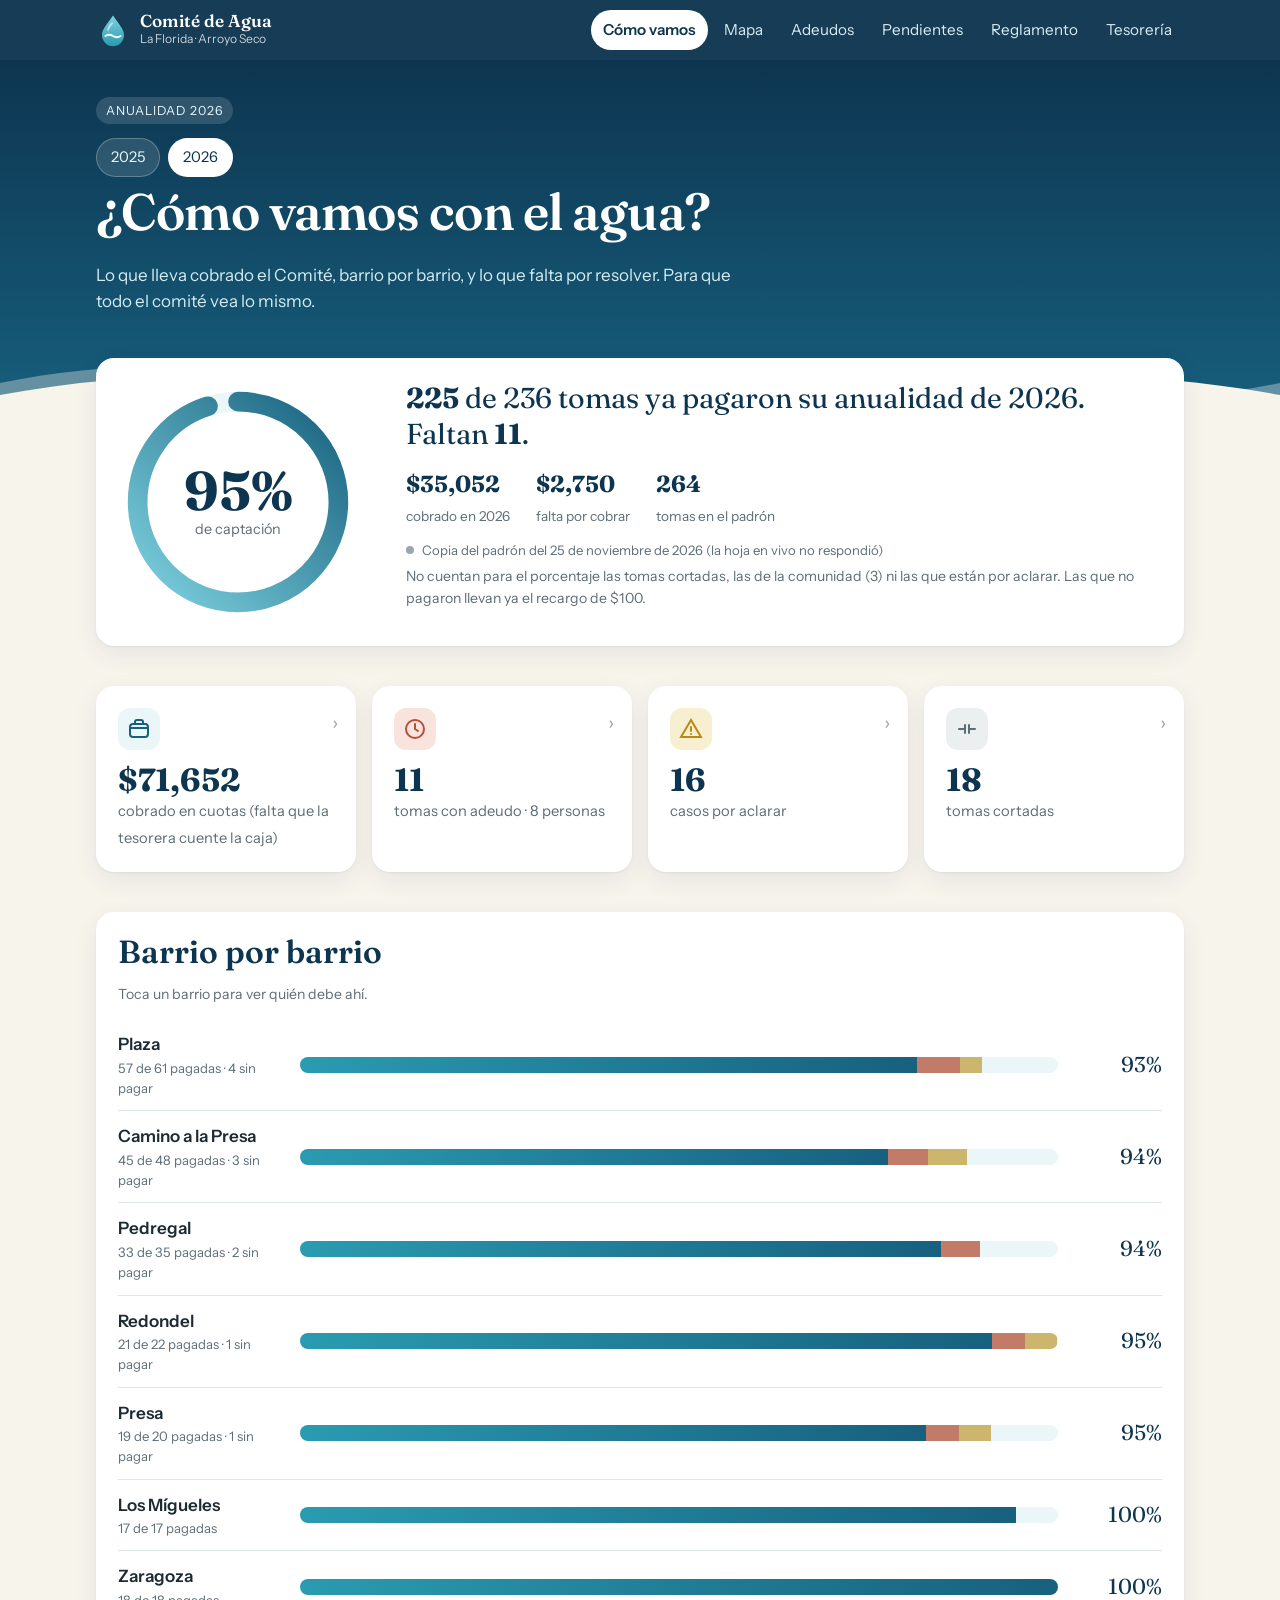
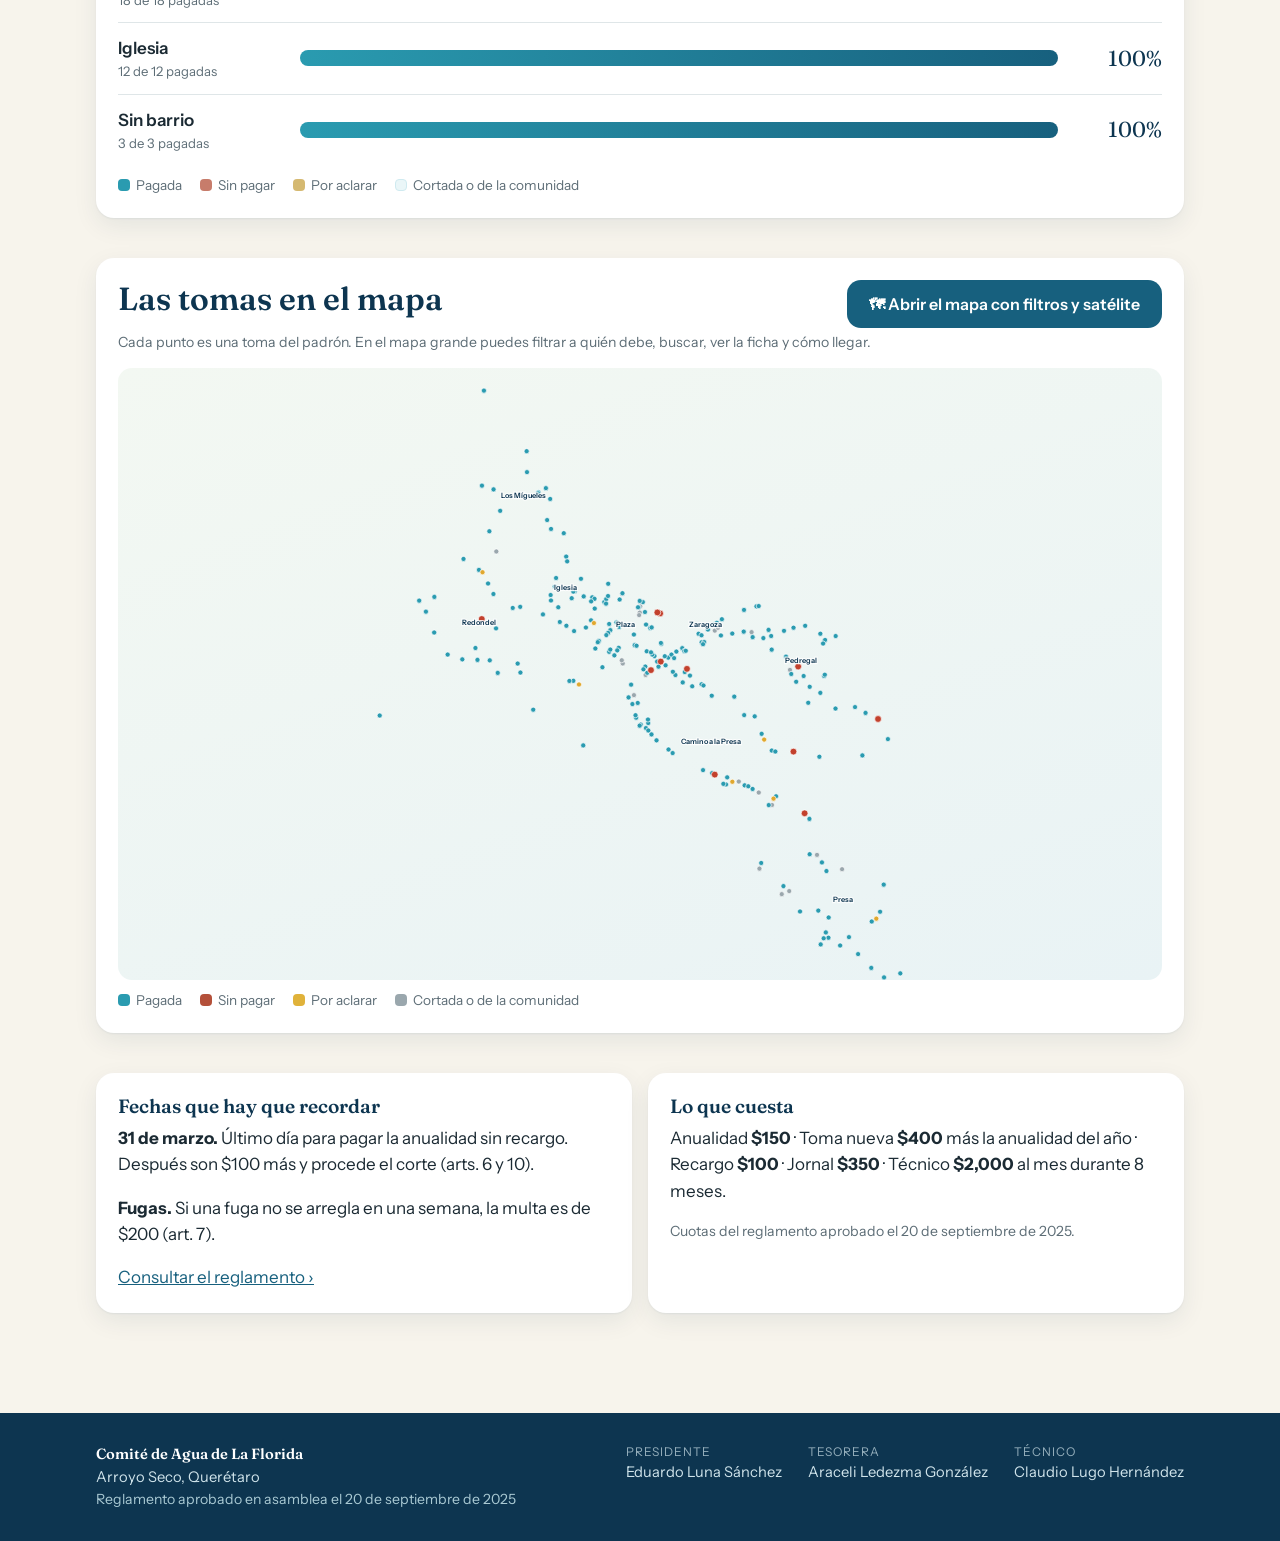
==== index.html @ db073152 "Mapa con satélite, filtros por color, buscador y ficha por toma; la tesorería cobra en el padrón (an" ====
<!doctype html>
<html lang="es">
<head>
<meta charset="utf-8">
<meta name="viewport" content="width=device-width, initial-scale=1">
<title>Agua de La Florida</title>
<meta name="description" content="Cómo va la captación de la anualidad del agua en La Florida, Arroyo Seco: barrios, adeudos, pendientes y caja del Comité.">
<link rel="icon" href="assets/gota.svg" type="image/svg+xml">
<link rel="preconnect" href="https://fonts.googleapis.com">
<link rel="preconnect" href="https://fonts.gstatic.com" crossorigin>
<link href="https://fonts.googleapis.com/css2?family=Fraunces:opsz,wght@9..144,500;9..144,600&family=Instrument+Sans:wght@400;600&display=swap" rel="stylesheet">
<link rel="stylesheet" href="css/estilo.css?v=20261126">
</head>
<body>
<div class="ola-top">
  <div class="dentro">
    <span class="etiqueta" id="et-anio">Anualidad</span>
    <div class="filtros anios-hero" id="anios"></div>
    <h1>¿Cómo vamos con el agua?</h1>
    <p>Lo que lleva cobrado el Comité, barrio por barrio, y lo que falta por resolver. Para que todo el comité vea lo mismo.</p>
  </div>
  <div id="olas"></div>
</div>

<main>
  <section class="sube">
    <div class="tarjeta principal">
      <div class="anillo">
        <svg viewBox="0 0 220 220" aria-hidden="true">
          <defs><linearGradient id="grad-agua" x1="0" y1="0" x2="1" y2="1"><stop offset="0" stop-color="#7fd3e0"/><stop offset="1" stop-color="#17607e"/></linearGradient></defs>
          <circle class="fondo" cx="110" cy="110" r="92"/>
          <circle class="lleno" id="arco" cx="110" cy="110" r="92" stroke-dasharray="578" stroke-dashoffset="578"/>
        </svg>
        <div class="centro"><b id="pct">—</b><span>de captación</span></div>
      </div>
      <div>
        <p class="frase" id="frase">Cargando el padrón…</p>
        <div class="cifras">
          <div><b class="num" id="c-cobrado">—</b><span id="c-cobrado-l">cobrado este año</span></div>
          <div><b class="num" id="c-falta">—</b><span>falta por cobrar</span></div>
          <div><b class="num" id="c-tomas">—</b><span>tomas en el padrón</span></div>
        </div>
        <div id="fuente"></div>
      </div>
    </div>
  </section>

  <section>
    <div class="rejilla r4">
      <a class="tarjeta dato t-caja" href="tesoreria.html#caja">
        <div class="ic"><svg viewBox="0 0 24 24" fill="none" stroke="currentColor" stroke-width="2" stroke-linecap="round"><rect x="3" y="7" width="18" height="13" rx="3"/><path d="M3 11h18M8 7V5a2 2 0 0 1 2-2h4a2 2 0 0 1 2 2v2"/></svg></div>
        <b class="num" id="d-caja">—</b><span id="d-caja-l">en caja</span><span class="ir">›</span>
      </a>
      <a class="tarjeta dato t-debe" href="adeudos.html">
        <div class="ic"><svg viewBox="0 0 24 24" fill="none" stroke="currentColor" stroke-width="2" stroke-linecap="round"><circle cx="12" cy="12" r="9"/><path d="M12 7v5l3 2"/></svg></div>
        <b class="num" id="d-debe">—</b><span id="d-debe-l">tomas sin pagar</span><span class="ir">›</span>
      </a>
      <a class="tarjeta dato t-pend" href="pendientes.html">
        <div class="ic"><svg viewBox="0 0 24 24" fill="none" stroke="currentColor" stroke-width="2" stroke-linecap="round"><path d="M12 3 2 20h20L12 3z"/><path d="M12 10v4M12 17h.01"/></svg></div>
        <b class="num" id="d-pend">—</b><span>casos por aclarar</span><span class="ir">›</span>
      </a>
      <a class="tarjeta dato t-corte" href="pendientes.html#cortadas">
        <div class="ic"><svg viewBox="0 0 24 24" fill="none" stroke="currentColor" stroke-width="2" stroke-linecap="round"><path d="M4 12h6M14 12h6M10 8v8M14 8v8"/></svg></div>
        <b class="num" id="d-corte">—</b><span>tomas cortadas</span><span class="ir">›</span>
      </a>
    </div>
  </section>

  <section>
    <div class="tarjeta">
      <h2>Barrio por barrio</h2>
      <p class="chico">Toca un barrio para ver quién debe ahí.</p>
      <div id="barrios"></div>
      <div class="leyenda">
        <span><i style="background:#2a9bb0"></i>Pagada</span>
        <span><i style="background:#b4503a;opacity:.75"></i>Sin pagar</span>
        <span><i style="background:#b98a12;opacity:.6"></i>Por aclarar</span>
        <span><i style="background:#eaf6f8;border:1px solid #cfeaf0"></i>Cortada o de la comunidad</span>
      </div>
    </div>
  </section>

  <section>
    <div class="tarjeta">
      <div class="resumen-linea" style="margin-bottom:4px"><h2 style="margin:0">Las tomas en el mapa</h2>
        <a class="boton" style="margin-left:auto" href="mapa.html">🗺 Abrir el mapa con filtros y satélite</a></div>
      <p class="chico">Cada punto es una toma del padrón. En el mapa grande puedes filtrar a quién debe, buscar, ver la ficha y cómo llegar.</p>
      <div class="mapa-caja" id="mapa"><div class="globo" id="globo"></div></div>
      <div class="leyenda">
        <span><i style="background:#2a9bb0"></i>Pagada</span>
        <span><i style="background:#b4503a"></i>Sin pagar</span>
        <span><i style="background:#e0b23a"></i>Por aclarar</span>
        <span><i style="background:#9aa7ad"></i>Cortada o de la comunidad</span>
      </div>
    </div>
  </section>

  <section>
    <div class="rejilla r2">
      <div class="tarjeta">
        <h3>Fechas que hay que recordar</h3>
        <p><b>31 de marzo.</b> Último día para pagar la anualidad sin recargo. Después son $100 más y procede el corte (arts. 6 y 10).</p>
        <p><b>Fugas.</b> Si una fuga no se arregla en una semana, la multa es de $200 (art. 7).</p>
        <p style="margin:0"><a href="reglamento.html">Consultar el reglamento ›</a></p>
      </div>
      <div class="tarjeta">
        <h3>Lo que cuesta</h3>
        <p>Anualidad <b>$150</b> · Toma nueva <b>$400</b> más la anualidad del año · Recargo <b>$100</b> · Jornal <b>$350</b> · Técnico <b>$2,000</b> al mes durante 8 meses.</p>
        <p class="chico" style="margin:0">Cuotas del reglamento aprobado el 20 de septiembre de 2025.</p>
      </div>
    </div>
  </section>
</main>

<script src="js/config.js?v=20261126"></script>
<script src="js/padron-copia.js?v=20261126"></script>
<script src="js/agua.js?v=20261126"></script>
<script>
(async function () {
  const A = window.AGUA;
  A.pintarMarco('index.html');
  document.getElementById('olas').outerHTML = A.OLAS;
  const pedido = new URLSearchParams(location.search).get('anio');
  const datos = await A.cargar({ anio: pedido });
  const P = datos.padron, T = P.tot;
  document.getElementById('anios').innerHTML = P.anios.map((a) => '<a class="chip" aria-pressed="' + (a.anio === P.actual) + '" href="?anio=' + a.anio + '">' + a.anio + '</a>').join('');
  const $ = (id) => document.getElementById(id);

  $('et-anio').textContent = 'Anualidad ' + P.actual;
  $('pct').textContent = T.pct + '%';
  requestAnimationFrame(() => setTimeout(() => { $('arco').style.strokeDashoffset = 578 * (1 - T.pct / 100); }, 80));
  $('frase').innerHTML = '<b>' + T.alCorriente + '</b> de ' + T.cobrables + ' tomas ya pagaron su anualidad de ' + P.actual + '.' +
    (T.debe ? ' Faltan <b>' + T.debe + '</b>.' : ' ¡Ya pagaron todas!');
  $('c-cobrado').textContent = A.pesos(T.cobrado);
  $('c-cobrado-l').textContent = 'cobrado en ' + P.actual;
  $('c-falta').textContent = A.pesos(T.porCobrar);
  $('c-tomas').textContent = P.tomas.length;
  $('fuente').innerHTML = A.avisoFuente(datos) +
    '<p class="chico" style="margin-top:6px">No cuentan para el porcentaje las tomas cortadas, las de la comunidad (' + T.exenta + ') ni las que están por aclarar.' +
    (P.vencio ? ' Las que no pagaron llevan ya el recargo de $100.' : '') + '</p>';

  const caja = A.cuentasDeCaja(P, datos.caja);
  $('d-caja').textContent = A.pesos(caja.saldo);
  $('d-caja-l').textContent = caja.corte ? 'en caja' : 'cobrado en cuotas (falta que la tesorera cuente la caja)';
  $('d-debe').textContent = T.conAdeudo;
  $('d-debe-l').textContent = (T.conAdeudo === 1 ? 'toma con adeudo' : 'tomas con adeudo') + ' · ' + P.deudores.length + ' personas';
  $('d-pend').textContent = T.aclarar + T.parcial + P.sueltos.length;
  $('d-corte').textContent = T.cortada;

  // Barrios
  $('barrios').innerHTML = P.barrios.map((b) => {
    const w = (n) => (b.total ? (n / b.total) * 100 : 0).toFixed(1) + '%';
    const pag = b.pagada + b.parcial;
    return '<a class="barrio" href="mapa.html?ver=debe&barrio=' + encodeURIComponent(b.nombre) + '">' +
      '<div class="barrio-n">' + A.esc(b.nombre) + '<small>' + pag + ' de ' + b.cobrables + ' pagadas' + (b.debe ? ' · ' + b.debe + ' sin pagar' : '') + '</small></div>' +
      '<div class="tubo"><i class="p" style="width:' + w(pag) + '"></i><i class="d" style="width:' + w(b.debe) + '"></i><i class="a" style="width:' + w(b.aclarar) + '"></i></div>' +
      '<div class="barrio-pct">' + b.pct + '%</div></a>';
  }).join('');

  // Mapa
  const con = P.tomas.filter((t) => isFinite(t.x) && isFinite(t.y) && t.estado !== 'baja');
  const xs = con.map((t) => t.x), ys = con.map((t) => t.y);
  const minX = Math.min(...xs), maxX = Math.max(...xs), minY = Math.min(...ys), maxY = Math.max(...ys);
  const W = 1000, pad = 40;
  const k = Math.cos((((minY + maxY) / 2) * Math.PI) / 180); // corrige la longitud a esta latitud
  const escala = (W - 2 * pad) / ((maxX - minX) * k);
  const H = Math.round((maxY - minY) * escala + 2 * pad);
  const px = (x) => pad + (x - minX) * k * escala, py = (y) => pad + (maxY - y) * escala;
  const color = { pagada: '#2a9bb0', parcial: '#2a9bb0', debe: '#c2412d', aclarar: '#e0a82e', cortada: '#9aa7ad', exenta: '#9aa7ad' };
  const orden = { cortada: 0, exenta: 0, pagada: 1, parcial: 1, aclarar: 2, debe: 3 };
  let svg = '<svg viewBox="0 0 ' + W + ' ' + H + '" role="img" aria-label="Mapa de las tomas de agua">';
  svg += con.slice().sort((a, b) => orden[a.estado] - orden[b.estado]).map((t) =>
    '<circle class="punto" data-t="' + t.toma + '" cx="' + px(t.x).toFixed(1) + '" cy="' + py(t.y).toFixed(1) + '" r="' + (t.estado === 'debe' ? 6 : 4.5) +
    '" fill="' + color[t.estado] + '" stroke="#fff" stroke-width="1.2"/>').join('');
  P.barrios.filter((b) => b.xs.length > 2).forEach((b) => {
    const cx = b.xs.reduce((s, v) => s + v, 0) / b.xs.length, cy = b.ys.reduce((s, v) => s + v, 0) / b.ys.length;
    svg += '<text class="rot" x="' + px(cx).toFixed(0) + '" y="' + (py(cy) - 14).toFixed(0) + '" text-anchor="middle">' + A.esc(b.nombre) + '</text>';
  });
  svg += '</svg>';
  const caja2 = $('mapa');
  caja2.insertAdjacentHTML('afterbegin', svg);
  const globo = $('globo');
  const porToma = Object.fromEntries(P.tomas.map((t) => [t.toma, t]));
  const textoEstado = { pagada: 'pagada', parcial: 'pagó una parte', debe: 'sin pagar', aclarar: 'por aclarar', cortada: 'cortada', exenta: 'de la comunidad', baja: 'dada de baja' };
  const mostrar = (ev) => {
    const c = ev.target.closest('.punto');
    if (!c) { globo.classList.remove('ver'); return; }
    const t = porToma[c.dataset.t]; if (ev.type === 'click') { location.href = 'mapa.html?toma=' + t.toma; return; }
    const r = caja2.getBoundingClientRect(), rc = c.getBoundingClientRect();
    globo.innerHTML = '<b>Toma ' + t.toma + '</b> · ' + A.esc(t.nombre) + '<br>' + A.esc(t.barrio) + ' · ' + A.esc(t.fuente) + ' · ' + textoEstado[t.estado];
    globo.style.left = Math.min(Math.max(rc.left - r.left + rc.width / 2, 110), r.width - 110) + 'px';
    globo.style.top = (rc.top - r.top) + 'px';
    globo.classList.add('ver');
  };
  caja2.addEventListener('mousemove', mostrar);
  caja2.addEventListener('click', mostrar);
  caja2.addEventListener('mouseleave', () => globo.classList.remove('ver'));
})();
</script>
</body>
</html>
---- css/estilo.css ----
/* Comité de Agua de La Florida · hoja de estilos única */
:root {
  --hondo: #0d3550;
  --rio: #17607e;
  --turquesa: #2a9bb0;
  --claro: #cfeaf0;
  --espuma: #eaf6f8;
  --papel: #f7f4ec;
  --tinta: #1b2a33;
  --gris: #5d6d76;
  --linea: #dfe6e8;
  --bien: #2f8a5b;
  --bien-suave: #ddf1e5;
  --debe: #b4503a;
  --debe-suave: #f8e3dd;
  --aviso: #b98a12;
  --aviso-suave: #f8eed0;
  --nada: #9aa7ad;
  --tarjeta: #ffffff;
  --sombra: 0 1px 2px rgba(13, 53, 80, .06), 0 8px 24px rgba(13, 53, 80, .08);
  --radio: 18px;
  --serif: "Fraunces", Georgia, serif;
  --sans: "Instrument Sans", system-ui, -apple-system, "Segoe UI", sans-serif;
}

* { box-sizing: border-box; }
html { -webkit-text-size-adjust: 100%; }
body {
  margin: 0;
  background: var(--papel);
  color: var(--tinta);
  font: 17px/1.55 var(--sans);
}
img, svg { max-width: 100%; }
a { color: var(--rio); }
h1, h2, h3 { font-family: var(--serif); font-weight: 600; line-height: 1.15; margin: 0 0 .4em; color: var(--hondo); }
h1 { font-size: clamp(2rem, 6vw, 3.2rem); letter-spacing: -.01em; }
h2 { font-size: clamp(1.45rem, 4vw, 2rem); }
h3 { font-size: 1.2rem; }
p { margin: 0 0 1em; }
.chico { font-size: .88rem; color: var(--gris); }
.num { font-variant-numeric: tabular-nums; }

/* ---------- Encabezado ---------- */
.barra {
  position: sticky; top: 0; z-index: 20;
  background: rgba(13, 53, 80, .96);
  backdrop-filter: blur(8px);
  color: #fff;
}
.barra .dentro { display: flex; align-items: center; gap: 14px; max-width: 1120px; margin: 0 auto; padding: 10px 16px; }
.marca { display: flex; align-items: center; gap: 10px; color: #fff; text-decoration: none; min-width: 0; }
.marca svg { width: 34px; height: 34px; flex: none; }
.marca b { font-family: var(--serif); font-weight: 600; font-size: 1.08rem; display: block; line-height: 1.1; }
.marca span { font-size: .76rem; opacity: .75; display: block; }
.menu { margin-left: auto; display: flex; gap: 4px; }
.menu a {
  color: #d8eef3; text-decoration: none; padding: 8px 12px; border-radius: 999px; font-size: .95rem; white-space: nowrap;
}
.menu a:hover { background: rgba(255, 255, 255, .1); color: #fff; }
.menu a[aria-current="page"] { background: #fff; color: var(--hondo); font-weight: 600; }
.hamb { display: none; margin-left: auto; background: none; border: 1px solid rgba(255,255,255,.35); color: #fff; border-radius: 10px; padding: 7px 11px; font: inherit; }
@media (max-width: 820px) {
  .hamb { display: block; }
  .menu { display: none; position: absolute; left: 0; right: 0; top: 100%; flex-direction: column; background: var(--hondo); padding: 8px 16px 16px; }
  .menu.abierto { display: flex; }
  .menu a { padding: 12px 14px; border-radius: 12px; }
}

/* ---------- Ola del encabezado ---------- */
.ola-top {
  background: linear-gradient(180deg, var(--hondo) 0%, var(--rio) 100%);
  color: #fff; position: relative; overflow: hidden;
}
.ola-top .dentro { max-width: 1120px; margin: 0 auto; padding: 36px 16px 90px; position: relative; z-index: 1; }
.ola-top h1 { color: #fff; }
.ola-top p { color: #d4ecf1; max-width: 640px; }
.ola-top .olas { position: absolute; left: 0; right: 0; bottom: -1px; width: 100%; height: 80px; }
.etiqueta {
  display: inline-block; font-size: .78rem; letter-spacing: .08em; text-transform: uppercase;
  background: rgba(255,255,255,.14); color: #e8f7fa; padding: 4px 10px; border-radius: 999px; margin-bottom: 14px;
}

main { max-width: 1120px; margin: 0 auto; padding: 0 16px 60px; }
.sube { margin-top: -64px; position: relative; z-index: 2; }
section { margin: 0 0 40px; }

.tarjeta { background: var(--tarjeta); border-radius: var(--radio); box-shadow: var(--sombra); padding: 22px; }
.rejilla { display: grid; gap: 16px; }
.r2 { grid-template-columns: repeat(auto-fit, minmax(280px, 1fr)); }
.r4 { grid-template-columns: repeat(auto-fit, minmax(200px, 1fr)); }

/* ---------- Medidor principal ---------- */
.principal { display: grid; grid-template-columns: 260px 1fr; gap: 28px; align-items: center; }
@media (max-width: 700px) { .principal { grid-template-columns: 1fr; text-align: center; } .principal .anillo { margin: 0 auto; } }
.anillo { position: relative; width: 240px; height: 240px; }
.anillo svg { width: 100%; height: 100%; transform: rotate(-90deg); }
.anillo .centro { position: absolute; inset: 0; display: grid; place-content: center; text-align: center; }
.anillo .centro b { font-family: var(--serif); font-size: 3.4rem; color: var(--hondo); line-height: 1; }
.anillo .centro span { font-size: .9rem; color: var(--gris); }
.anillo circle { fill: none; stroke-width: 18; }
.anillo .fondo { stroke: var(--espuma); }
.anillo .lleno { stroke: url(#grad-agua); stroke-linecap: round; transition: stroke-dashoffset 1.4s cubic-bezier(.2,.8,.2,1); }
.frase { font-family: var(--serif); font-size: clamp(1.3rem, 3.4vw, 1.8rem); color: var(--hondo); line-height: 1.25; margin-bottom: 14px; }
.cifras { display: flex; flex-wrap: wrap; gap: 10px 26px; }
@media (max-width: 700px) { .cifras { justify-content: center; } }
.cifras div b { display: block; font-size: 1.45rem; font-family: var(--serif); color: var(--hondo); }
.cifras div span { font-size: .85rem; color: var(--gris); }

/* ---------- Tarjetas de dato ---------- */
.dato { display: block; text-decoration: none; color: inherit; position: relative; overflow: hidden; transition: transform .15s; }
a.dato:hover { transform: translateY(-2px); }
.dato .ic { width: 42px; height: 42px; border-radius: 12px; display: grid; place-items: center; margin-bottom: 12px; }
.dato .ic svg { width: 24px; height: 24px; }
.dato b { display: block; font-family: var(--serif); font-size: 2rem; line-height: 1.1; color: var(--hondo); }
.dato span { color: var(--gris); font-size: .92rem; }
.dato .ir { position: absolute; right: 18px; top: 22px; color: var(--nada); font-size: 1.2rem; }
.t-caja .ic { background: var(--espuma); color: var(--rio); }
.t-debe .ic { background: var(--debe-suave); color: var(--debe); }
.t-pend .ic { background: var(--aviso-suave); color: var(--aviso); }
.t-corte .ic { background: #eceff0; color: var(--gris); }

/* ---------- Barrios ---------- */
.barrio { display: grid; grid-template-columns: 170px 1fr 92px; gap: 12px; align-items: center; padding: 12px 0; border-bottom: 1px solid var(--linea); text-decoration: none; color: inherit; }
.barrio:last-child { border-bottom: 0; }
.barrio:hover .barrio-n { color: var(--rio); }
.barrio-n { font-weight: 600; }
.barrio-n small { display: block; font-weight: 400; color: var(--gris); font-size: .82rem; }
.tubo { height: 16px; border-radius: 999px; background: var(--espuma); overflow: hidden; display: flex; }
.tubo i { display: block; height: 100%; }
.tubo .p { background: linear-gradient(90deg, var(--turquesa), var(--rio)); }
.tubo .d { background: var(--debe); opacity: .75; }
.tubo .a { background: var(--aviso); opacity: .6; }
.barrio-pct { text-align: right; font-family: var(--serif); font-size: 1.35rem; color: var(--hondo); }
@media (max-width: 600px) {
  .barrio { grid-template-columns: 1fr auto; }
  .barrio .tubo { grid-column: 1 / -1; order: 3; }
}
.leyenda { display: flex; flex-wrap: wrap; gap: 6px 18px; font-size: .85rem; color: var(--gris); margin-top: 10px; }
.leyenda i { display: inline-block; width: 12px; height: 12px; border-radius: 4px; vertical-align: -1px; margin-right: 6px; }

/* ---------- Mapa ---------- */
.mapa-caja { position: relative; background: linear-gradient(160deg, #f3f8f2, #e9f3f5); border-radius: 14px; overflow: hidden; }
.mapa-caja svg { display: block; width: 100%; height: auto; max-height: 640px; margin: 0 auto; }
.mapa-caja .punto { cursor: pointer; transition: r .15s; }
.mapa-caja .punto:hover { r: 7; }
.mapa-caja .rot { font: 600 13px var(--sans); fill: var(--hondo); paint-order: stroke; stroke: rgba(255,255,255,.85); stroke-width: 4px; pointer-events: none; }
.globo {
  position: absolute; pointer-events: none; background: var(--hondo); color: #fff; padding: 8px 11px; border-radius: 10px;
  font-size: .85rem; line-height: 1.3; transform: translate(-50%, calc(-100% - 12px)); white-space: nowrap; opacity: 0; transition: opacity .12s;
}
.globo.ver { opacity: 1; }

/* ---------- Listas y fichas ---------- */
.filtros { display: flex; flex-wrap: wrap; gap: 8px; margin: 0 0 16px; }
.chip {
  border: 1px solid var(--linea); background: #fff; color: var(--tinta); padding: 7px 14px; border-radius: 999px; font: inherit; font-size: .92rem; cursor: pointer;
}
.chip[aria-pressed="true"] { background: var(--hondo); color: #fff; border-color: var(--hondo); }
.buscar {
  width: 100%; font: inherit; padding: 14px 18px 14px 46px; border-radius: 14px; border: 1px solid var(--linea); background: #fff url("data:image/svg+xml,%3Csvg xmlns='http://www.w3.org/2000/svg' viewBox='0 0 24 24' fill='none' stroke='%235d6d76' stroke-width='2'%3E%3Ccircle cx='11' cy='11' r='7'/%3E%3Cpath d='m20 20-3.5-3.5'/%3E%3C/svg%3E") no-repeat 16px center / 20px;
  margin-bottom: 14px; color: var(--tinta);
}
.buscar:focus { outline: 3px solid var(--claro); border-color: var(--turquesa); }

.ficha { display: grid; grid-template-columns: 1fr auto; gap: 4px 14px; padding: 14px 4px; border-bottom: 1px solid var(--linea); align-items: center; }
.ficha:last-child { border-bottom: 0; }
.ficha .quien { font-weight: 600; }
.ficha .det { grid-column: 1; color: var(--gris); font-size: .88rem; }
.ficha .monto { grid-row: 1 / span 2; grid-column: 2; text-align: right; font-family: var(--serif); font-size: 1.3rem; color: var(--debe); }
.ficha .monto small { display: block; font-family: var(--sans); font-size: .75rem; color: var(--gris); }
.toma { display: inline-block; background: var(--espuma); color: var(--rio); border-radius: 6px; padding: 0 6px; font-size: .8rem; font-weight: 600; margin-right: 4px; }
.vacio { text-align: center; color: var(--gris); padding: 30px 10px; }

.grupo { margin-bottom: 22px; }
.grupo h3 { display: flex; align-items: center; gap: 10px; }
.grupo h3 .cuenta { font-family: var(--sans); font-size: .85rem; background: var(--aviso-suave); color: var(--aviso); border-radius: 999px; padding: 2px 10px; }
.grupo > p { color: var(--gris); font-size: .93rem; }

.resumen-linea { display: flex; flex-wrap: wrap; gap: 10px 24px; align-items: baseline; margin-bottom: 18px; }
.resumen-linea b { font-family: var(--serif); font-size: 1.7rem; color: var(--debe); }

.boton {
  display: inline-flex; align-items: center; justify-content: center; gap: 8px; border: 0; cursor: pointer; text-decoration: none;
  background: var(--rio); color: #fff; font: 600 1rem var(--sans); padding: 13px 22px; border-radius: 14px; min-height: 48px;
}
.boton:hover { background: var(--hondo); }
.boton.claro { background: #fff; color: var(--hondo); border: 1px solid var(--linea); }
.boton.claro:hover { background: var(--espuma); }
.boton[disabled] { opacity: .55; cursor: default; }

.aviso-fuente { font-size: .82rem; color: var(--gris); display: flex; align-items: center; gap: 8px; margin: 12px 0 0; }
.aviso-fuente i { width: 8px; height: 8px; border-radius: 50%; background: var(--nada); display: inline-block; }
.aviso-fuente.vivo i { background: var(--bien); box-shadow: 0 0 0 4px var(--bien-suave); }

/* ---------- Reglamento ---------- */
.preguntas { display: flex; flex-wrap: wrap; gap: 8px; margin-bottom: 18px; }
.respuesta { background: var(--espuma); border-left: 5px solid var(--turquesa); border-radius: 12px; padding: 16px 18px; margin-bottom: 18px; display: none; }
.respuesta.ver { display: block; animation: entra .25s ease; }
.respuesta b { font-family: var(--serif); font-size: 1.15rem; color: var(--hondo); display: block; margin-bottom: 4px; }
.respuesta .ir-art { font-size: .9rem; }
@keyframes entra { from { opacity: 0; transform: translateY(6px); } to { opacity: 1; transform: none; } }
.capitulo { font-size: .8rem; letter-spacing: .08em; text-transform: uppercase; color: var(--turquesa); font-weight: 600; margin: 26px 0 8px; }
.articulo { background: #fff; border-radius: 14px; padding: 16px 18px; margin-bottom: 10px; box-shadow: 0 1px 2px rgba(13,53,80,.05); scroll-margin-top: 80px; transition: box-shadow .3s; }
.articulo h3 { font-size: 1.05rem; margin-bottom: 6px; }
.articulo h3 em { font-style: normal; color: var(--turquesa); margin-right: 6px; }
.articulo p, .articulo li { font-size: .97rem; }
.articulo ul { margin: 0 0 .6em; padding-left: 1.2em; }
.articulo.foco { box-shadow: 0 0 0 3px var(--turquesa), var(--sombra); }
mark { background: #fde89a; color: inherit; border-radius: 3px; padding: 0 2px; }

/* ---------- Tesorería ---------- */
.puerta { max-width: 420px; margin: 0 auto; text-align: center; }
.puerta svg { width: 72px; height: 72px; margin-bottom: 8px; }
.campo { display: block; text-align: left; margin-bottom: 14px; }
.campo span { display: block; font-size: .9rem; font-weight: 600; margin-bottom: 6px; color: var(--hondo); }
.campo input, .campo select, .campo textarea {
  width: 100%; font: inherit; font-size: 1.05rem; padding: 13px 14px; border-radius: 12px; border: 1px solid var(--linea); background: #fff; color: var(--tinta);
}
.campo input:focus, .campo textarea:focus, .campo select:focus { outline: 3px solid var(--claro); border-color: var(--turquesa); }
.campo.monto input { font-family: var(--serif); font-size: 2rem; padding: 10px 14px; }
#f-mov, #anotar, #caja { scroll-margin-top: 76px; }
.error { color: var(--debe); font-size: .92rem; min-height: 1.3em; }

.caja-grande { text-align: center; background: linear-gradient(160deg, var(--hondo), var(--rio)); color: #fff; }
.caja-grande small { color: #cfe8ee; font-size: .9rem; letter-spacing: .06em; text-transform: uppercase; }
.caja-grande b { display: block; font-family: var(--serif); font-size: clamp(2.6rem, 10vw, 4rem); line-height: 1.05; margin: 6px 0 10px; }
.caja-grande .desglose { display: flex; justify-content: center; flex-wrap: wrap; gap: 6px 22px; font-size: .92rem; color: #d7eef3; }

.atajos { display: grid; grid-template-columns: repeat(auto-fit, minmax(150px, 1fr)); gap: 10px; margin-bottom: 18px; }
.atajo {
  background: #fff; border: 2px solid var(--linea); border-radius: 16px; padding: 14px 12px; text-align: left; cursor: pointer; font: inherit; color: var(--tinta);
  display: flex; flex-direction: column; gap: 4px; min-height: 92px;
}
.atajo:hover { border-color: var(--claro); }
.atajo[aria-pressed="true"] { border-color: var(--turquesa); background: var(--espuma); }
.atajo .e { font-size: 1.5rem; line-height: 1; }
.atajo b { font-size: .98rem; }
.atajo small { color: var(--gris); font-size: .8rem; }
.pestanas { display: inline-flex; background: #fff; border-radius: 999px; padding: 4px; border: 1px solid var(--linea); margin-bottom: 18px; }
.pestanas button { border: 0; background: none; font: inherit; font-size: .95rem; padding: 8px 16px; border-radius: 999px; cursor: pointer; color: var(--gris); }
.pestanas button[aria-pressed="true"] { background: var(--hondo); color: #fff; }

.mov { display: grid; grid-template-columns: 48px 1fr auto; gap: 4px 12px; align-items: center; padding: 12px 2px; border-bottom: 1px solid var(--linea); }
.mov:last-child { border-bottom: 0; }
.mov .fecha { text-align: center; line-height: 1.05; color: var(--gris); font-size: .78rem; }
.mov .fecha b { display: block; font-family: var(--serif); font-size: 1.3rem; color: var(--hondo); }
.mov .que b { display: block; }
.mov .que span { font-size: .85rem; color: var(--gris); }
.mov .cuanto { text-align: right; font-family: var(--serif); font-size: 1.2rem; }
.mov .cuanto.sale { color: var(--debe); }
.mov .cuanto.entra { color: var(--bien); }
.mov.anulado { opacity: .45; }
.mov.antes { opacity: .6; }
.mov.es-corte { background: var(--espuma); border-radius: 12px; }
.mov .cuanto.corte { color: var(--hondo); }
#contar { scroll-margin-top: 76px; }
.mov.anulado .cuanto { text-decoration: line-through; }
.quitar { background: none; border: 0; color: var(--gris); font: inherit; font-size: .8rem; text-decoration: underline; cursor: pointer; padding: 2px 0; }

.listo { text-align: center; padding: 26px 10px; }
.listo .gota-ok { width: 70px; height: 70px; margin: 0 auto 10px; animation: rebota .5s ease; }
@keyframes rebota { 0% { transform: scale(.5); } 70% { transform: scale(1.1); } 100% { transform: scale(1); } }

/* ---------- Pie ---------- */
footer { background: var(--hondo); color: #cfe3ea; }
footer .dentro { max-width: 1120px; margin: 0 auto; padding: 30px 16px; display: flex; flex-wrap: wrap; gap: 18px 40px; justify-content: space-between; font-size: .92rem; }
footer b { color: #fff; font-family: var(--serif); font-weight: 600; }
footer a { color: #fff; }
.comite { display: flex; flex-wrap: wrap; gap: 8px 26px; }
.comite div span { display: block; font-size: .75rem; text-transform: uppercase; letter-spacing: .08em; opacity: .7; }

@media print {
  .barra, footer, .filtros, .buscar, .no-imprimir, .ola-top .olas { display: none !important; }
  body { background: #fff; font-size: 12pt; }
  .ola-top { background: none; color: #000; }
  .ola-top h1, .ola-top p { color: #000; }
  .ola-top .dentro { padding: 0 0 10px; }
  .sube { margin-top: 0; }
  .tarjeta { box-shadow: none; padding: 0; }
  .ficha { break-inside: avoid; padding: 6px 0; }
}

/* ---------- Mapa vivo (Leaflet) ---------- */
main.ancho { max-width: 1280px; }
.herramientas { margin-bottom: 14px; }
.herramientas .buscar { margin-bottom: 10px; }
.chip-color { display: inline-flex; align-items: center; gap: 7px; }
.chip-color i { width: 12px; height: 12px; border-radius: 50%; border: 1px solid rgba(0,0,0,.25); }
.chip-color b { font-weight: 600; opacity: .7; }
.chip-color[aria-pressed="false"] { opacity: .5; }
.fila-sel { display: flex; flex-wrap: wrap; gap: 10px 18px; align-items: center; font-size: .92rem; color: var(--gris); }
.fila-sel select { font: inherit; padding: 7px 10px; border-radius: 10px; border: 1px solid var(--linea); background: #fff; color: var(--tinta); margin-left: 6px; }
.pestanas.mini { margin: 0 0 0 auto; }
.pestanas.mini button { padding: 6px 12px; font-size: .88rem; }
.mapa-grid { display: grid; grid-template-columns: 1fr 360px; gap: 14px; align-items: start; }
.mapa-vivo { border-radius: var(--radio); overflow: hidden; box-shadow: var(--sombra); background: #dfe9ec; }
#mapa { height: 68vh; min-height: 420px; }
.ficha-toma { position: sticky; top: 76px; max-height: calc(100vh - 96px); overflow: auto; }
@media (max-width: 900px) {
  .mapa-grid { grid-template-columns: 1fr; }
  #mapa { height: 58vh; min-height: 340px; }
  .ficha-toma { position: static; max-height: none; }
  .pestanas.mini { margin-left: 0; }
}
.ft-cab { display: flex; align-items: center; gap: 10px; }
.ft-num { font-family: var(--serif); font-size: 2.4rem; color: var(--hondo); line-height: 1; }
.pill { display: inline-block; color: #fff; font-size: .8rem; font-weight: 600; padding: 4px 10px; border-radius: 999px; }
.ft-debe { background: var(--debe-suave); border-radius: 12px; padding: 10px 12px; margin: 8px 0; color: var(--debe); }
.ft-debe b { font-family: var(--serif); font-size: 1.4rem; }
.ft-debe span { display: block; font-size: .82rem; color: var(--tinta); }
.ft-anios { width: 100%; border-collapse: collapse; margin: 8px 0; font-size: .95rem; }
.ft-anios td { padding: 6px 4px; border-bottom: 1px solid var(--linea); }
.ft-anios td:first-child { font-weight: 600; color: var(--hondo); width: 56px; }
.ft-nota { background: var(--aviso-suave); border-radius: 10px; padding: 8px 10px; font-size: .88rem; margin: 8px 0; }
.ft-botones { display: flex; flex-wrap: wrap; gap: 8px; margin-top: 10px; }
.ft-botones .boton { flex: 1 1 auto; min-height: 42px; padding: 9px 14px; font-size: .92rem; }
button.ficha { width: 100%; background: none; border: 0; border-bottom: 1px solid var(--linea); font: inherit; color: inherit; text-align: left; cursor: pointer; }
button.ficha:hover { background: var(--espuma); }
.punto-c { display: inline-block; width: 11px; height: 11px; border-radius: 50%; margin-right: 6px; border: 1px solid rgba(0,0,0,.25); vertical-align: 0; }
.leaflet-container { font-family: var(--sans); }
@media print { .mapa-grid, .herramientas { display: none !important; } }

/* ---------- Tesorería: padrón ---------- */
.resultados { max-height: 340px; overflow: auto; border: 1px solid var(--linea); border-radius: 12px; margin-bottom: 14px; }
.resultados .ficha { padding: 10px 12px; }
.toma-elegida { background: var(--espuma); border-radius: 14px; padding: 14px 16px; margin-bottom: 14px; }
.toma-elegida h3 { margin: 0 0 2px; }
.conceptos { display: grid; gap: 8px; margin-bottom: 14px; }
.conceptos label { display: flex; align-items: center; gap: 10px; background: #fff; border: 2px solid var(--linea); border-radius: 12px; padding: 10px 12px; cursor: pointer; }
.conceptos input { width: 20px; height: 20px; accent-color: var(--rio); }
.conceptos label span { flex: 1; }
.conceptos label b { font-family: var(--serif); }
.recibo-ok { border: 2px dashed var(--turquesa); border-radius: 16px; padding: 18px; text-align: left; background: #fff; }
.recibo-ok h3 { margin-bottom: 6px; }
.bitacora .mov { grid-template-columns: 90px 1fr; }
.anios-hero { margin: 0 0 6px; }
.anios-hero .chip { background: rgba(255,255,255,.12); color: #e8f7fa; border-color: rgba(255,255,255,.25); text-decoration: none; }
.anios-hero .chip[aria-pressed="true"] { background: #fff; color: var(--hondo); }
a.toma { text-decoration: none; }
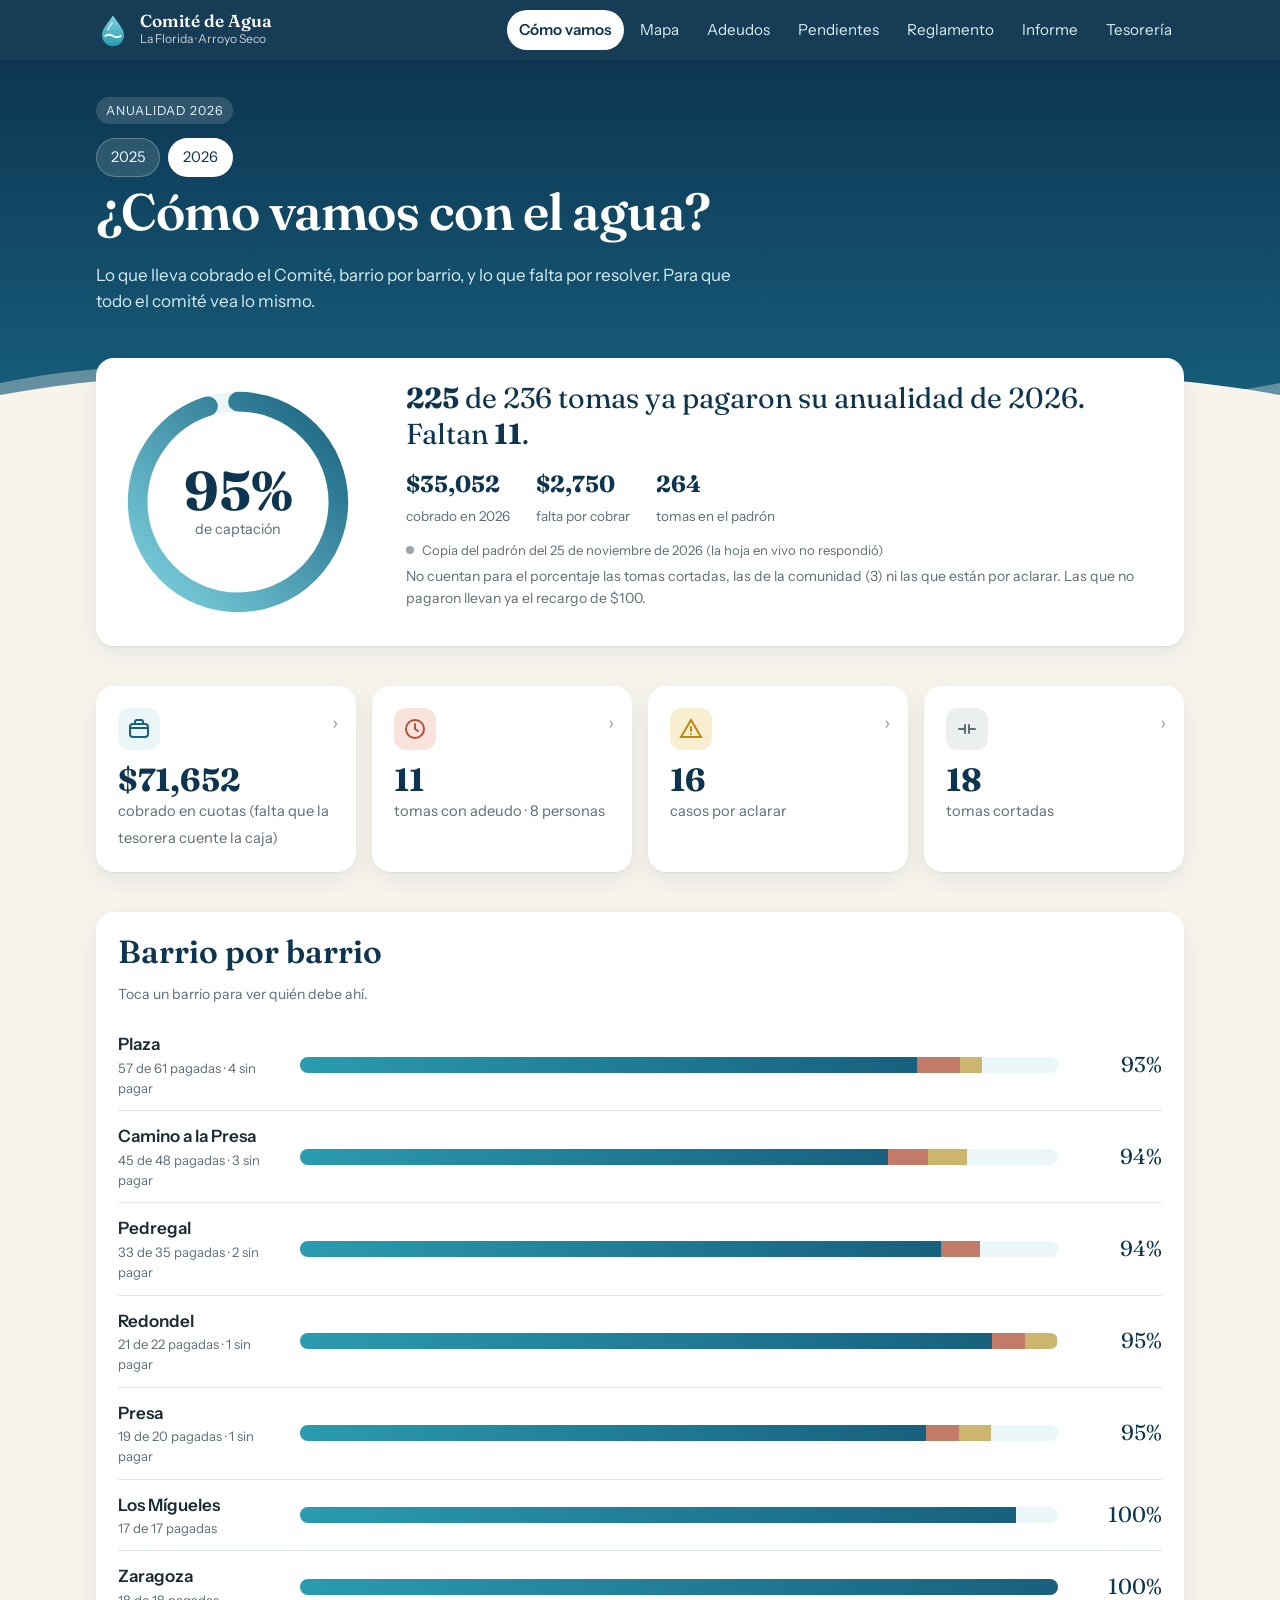
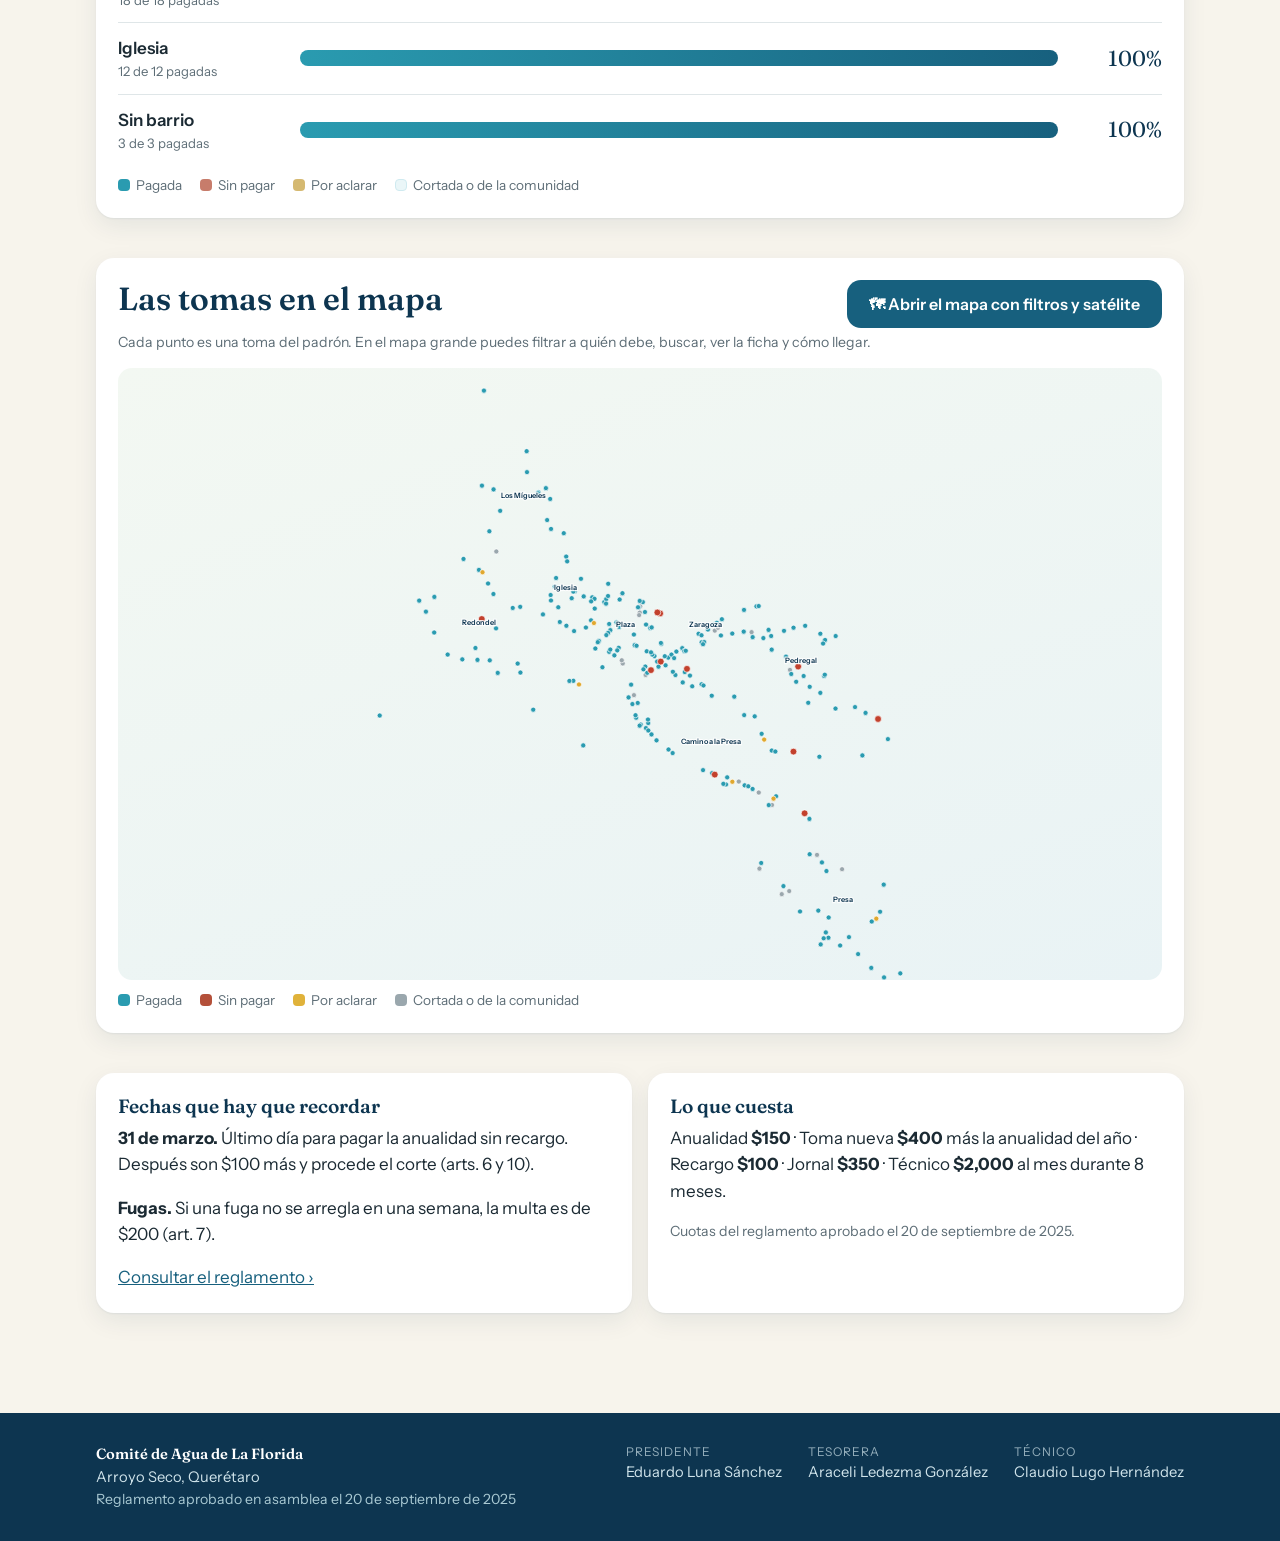
==== commit 040ae0e9: "Informe anual imprimible para la asamblea (cifras del año, ingresos, gastos por rubro, cobranza por " ====
--- a/index.html
+++ b/index.html
@@ -9,7 +9,7 @@
 <link rel="preconnect" href="https://fonts.googleapis.com">
 <link rel="preconnect" href="https://fonts.gstatic.com" crossorigin>
 <link href="https://fonts.googleapis.com/css2?family=Fraunces:opsz,wght@9..144,500;9..144,600&family=Instrument+Sans:wght@400;600&display=swap" rel="stylesheet">
-<link rel="stylesheet" href="css/estilo.css?v=20261126">
+<link rel="stylesheet" href="css/estilo.css?v=20261126b">
 </head>
 <body>
 <div class="ola-top">
@@ -112,9 +112,9 @@
   </section>
 </main>
 
-<script src="js/config.js?v=20261126"></script>
-<script src="js/padron-copia.js?v=20261126"></script>
-<script src="js/agua.js?v=20261126"></script>
+<script src="js/config.js?v=20261126b"></script>
+<script src="js/padron-copia.js?v=20261126b"></script>
+<script src="js/agua.js?v=20261126b"></script>
 <script>
 (async function () {
   const A = window.AGUA;
--- a/css/estilo.css
+++ b/css/estilo.css
@@ -60,7 +60,7 @@
 .menu a:hover { background: rgba(255, 255, 255, .1); color: #fff; }
 .menu a[aria-current="page"] { background: #fff; color: var(--hondo); font-weight: 600; }
 .hamb { display: none; margin-left: auto; background: none; border: 1px solid rgba(255,255,255,.35); color: #fff; border-radius: 10px; padding: 7px 11px; font: inherit; }
-@media (max-width: 820px) {
+@media (max-width: 1020px) {
   .hamb { display: block; }
   .menu { display: none; position: absolute; left: 0; right: 0; top: 100%; flex-direction: column; background: var(--hondo); padding: 8px 16px 16px; }
   .menu.abierto { display: flex; }
@@ -338,3 +338,54 @@
 .anios-hero .chip { background: rgba(255,255,255,.12); color: #e8f7fa; border-color: rgba(255,255,255,.25); text-decoration: none; }
 .anios-hero .chip[aria-pressed="true"] { background: #fff; color: var(--hondo); }
 a.toma { text-decoration: none; }
+
+/* ---------- Informe anual ---------- */
+main.informe { max-width: 980px; }
+.barra-informe { display: flex; flex-wrap: wrap; gap: 10px; align-items: center; margin-bottom: 16px; }
+.hoja { background: #fff; border-radius: var(--radio); box-shadow: var(--sombra); padding: 34px 38px; }
+@media (max-width: 640px) { .hoja { padding: 22px 18px; } }
+.inf-cab { display: flex; gap: 16px; align-items: center; border-bottom: 3px solid var(--claro); padding-bottom: 16px; margin-bottom: 22px; }
+.inf-gota svg { width: 58px; height: 58px; }
+.inf-sobre { margin: 0; font-size: .82rem; letter-spacing: .06em; text-transform: uppercase; color: var(--turquesa); font-weight: 600; }
+.inf-cab h1 { margin: 2px 0 4px; font-size: clamp(1.8rem, 5vw, 2.6rem); }
+.inf-cab p.chico { margin: 0; }
+.inf-sec { margin: 0 0 26px; break-inside: avoid; }
+.inf-sec h2 { font-size: 1.25rem; border-left: 5px solid var(--turquesa); padding-left: 10px; margin-bottom: 12px; }
+.inf-cifras { display: grid; grid-template-columns: repeat(3, 1fr); gap: 12px; }
+@media (max-width: 640px) { .inf-cifras { grid-template-columns: 1fr 1fr; } }
+.inf-cifra { background: var(--espuma); border-radius: 14px; padding: 14px; }
+.inf-cifra b { display: block; font-family: var(--serif); font-size: 1.7rem; color: var(--hondo); line-height: 1.1; }
+.inf-cifra span { display: block; font-size: .9rem; }
+.inf-cifra small { display: block; color: var(--gris); font-size: .78rem; margin-top: 2px; }
+.inf-dos { display: grid; grid-template-columns: 1fr 1fr; gap: 22px; }
+@media (max-width: 700px) { .inf-dos { grid-template-columns: 1fr; } }
+.inf-tabla { width: 100%; border-collapse: collapse; font-size: .94rem; }
+.inf-tabla th { text-align: left; font-size: .78rem; text-transform: uppercase; letter-spacing: .05em; color: var(--gris); border-bottom: 2px solid var(--linea); padding: 6px 6px; }
+.inf-tabla td { padding: 8px 6px; border-bottom: 1px solid var(--linea); vertical-align: top; }
+.inf-tabla .num { text-align: right; white-space: nowrap; font-variant-numeric: tabular-nums; }
+.inf-tabla tr.total td { border-top: 2px solid var(--hondo); border-bottom: 0; }
+.mini-barra { display: inline-block; width: 70px; height: 8px; background: var(--espuma); border-radius: 99px; overflow: hidden; vertical-align: middle; margin-left: 8px; }
+.mini-barra i { display: block; height: 100%; background: var(--turquesa); }
+.inf-barrios td:nth-child(4) { white-space: nowrap; }
+.inf-barrios .mini-barra { margin-left: 0; margin-right: 6px; }
+.inf-resultado { font-size: 1.05rem; background: var(--papel); border-radius: 12px; padding: 12px 14px; }
+.inf-resultado b { font-family: var(--serif); font-size: 1.35rem; }
+.inf-resultado .pos { color: var(--bien); } .inf-resultado .neg { color: var(--debe); }
+.inf-pend { margin: 0 0 12px; padding-left: 1.2em; }
+.inf-pend li { margin-bottom: 4px; }
+.inf-firmas { display: grid; grid-template-columns: repeat(3, 1fr); gap: 24px; margin-top: 56px; text-align: center; font-size: .92rem; }
+.inf-firmas span { display: block; border-top: 1.5px solid var(--tinta); margin-bottom: 6px; }
+.inf-firmas small { display: block; color: var(--gris); }
+@media (max-width: 560px) { .inf-firmas { grid-template-columns: 1fr; gap: 36px; } .inf-gastos td:nth-child(3) { display: none; } .inf-gastos th:nth-child(3) { display: none; } }
+@media print {
+  main.informe { max-width: none; padding: 0; }
+  .hoja { box-shadow: none; padding: 0; border-radius: 0; }
+  .inf-cifra, .inf-resultado { -webkit-print-color-adjust: exact; print-color-adjust: exact; }
+  .mini-barra, .mini-barra i { -webkit-print-color-adjust: exact; print-color-adjust: exact; }
+  @page { size: letter; margin: 16mm 14mm; }
+}
+@media (max-width: 560px) {
+  .inf-barrios th:nth-child(2), .inf-barrios td:nth-child(2), .inf-barrios .mini-barra { display: none; }
+  .inf-tabla { font-size: .88rem; }
+  .inf-tabla td, .inf-tabla th { padding: 7px 4px; }
+}
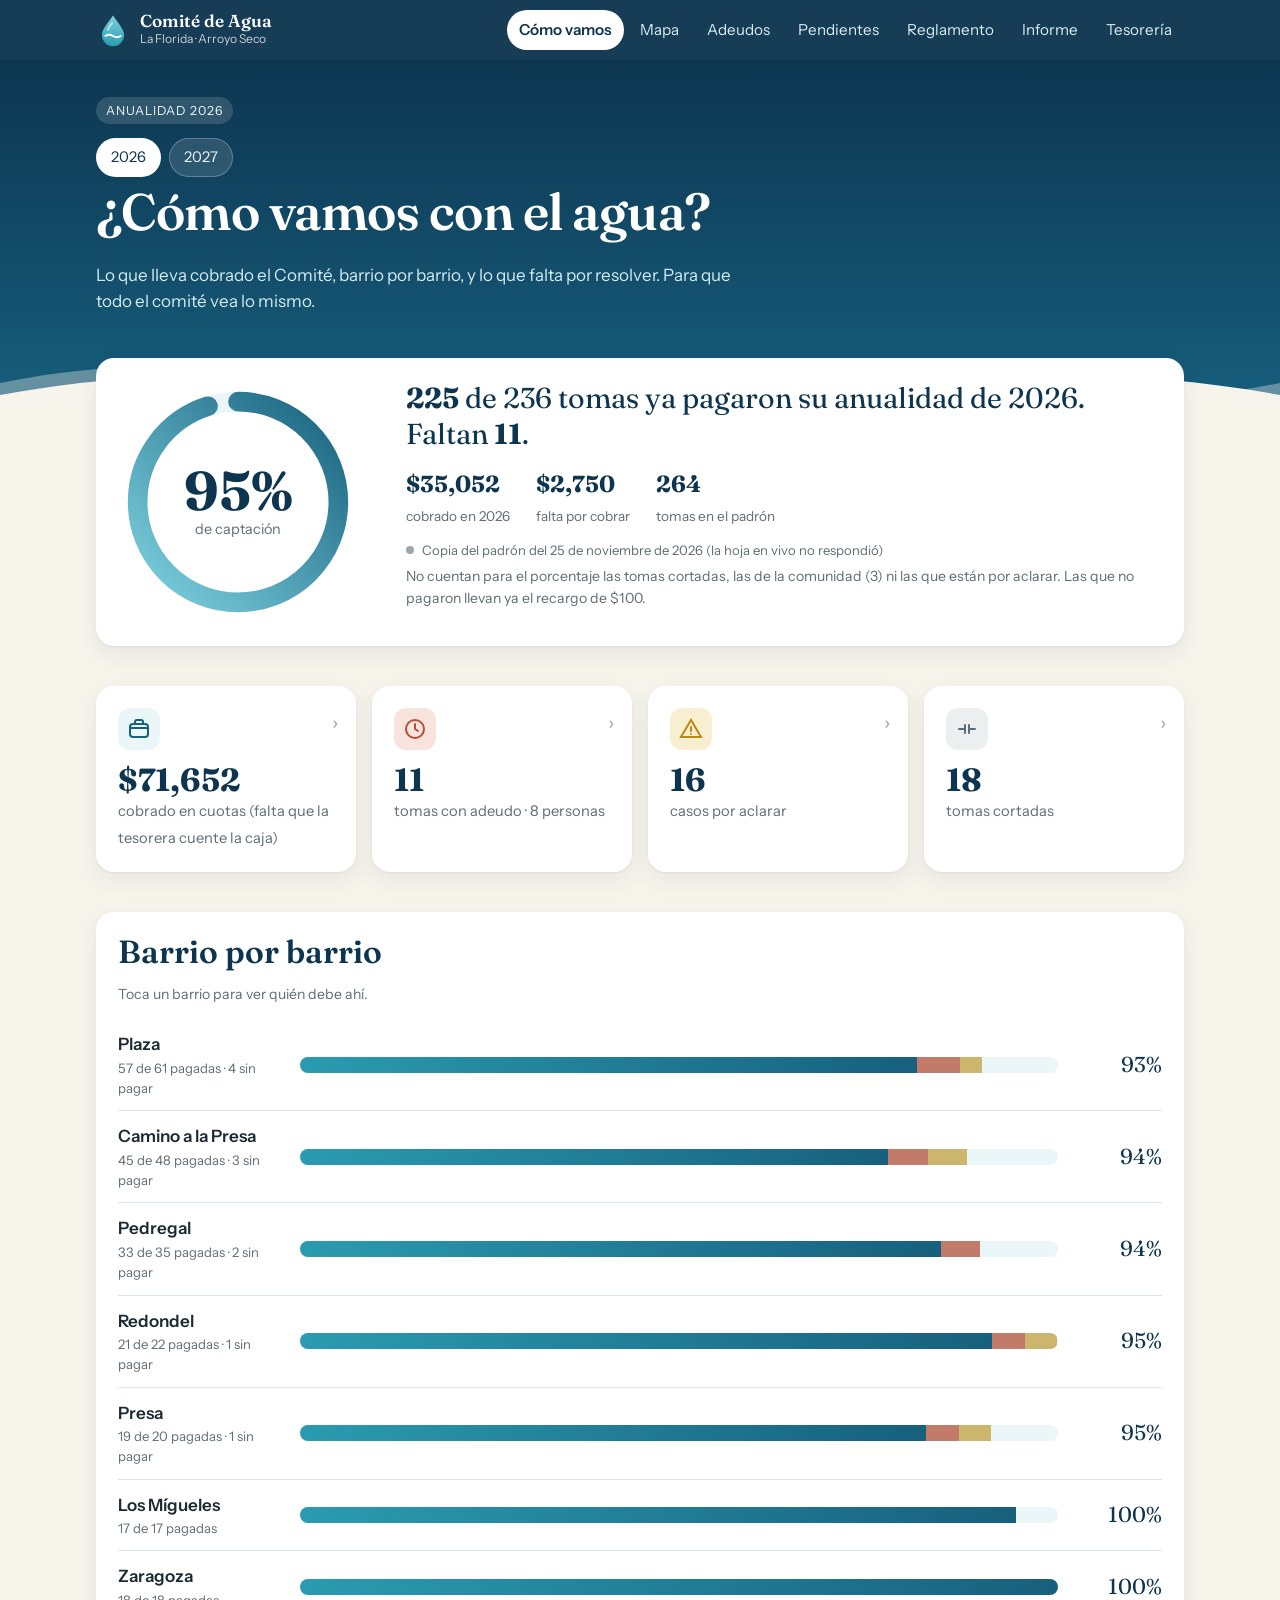
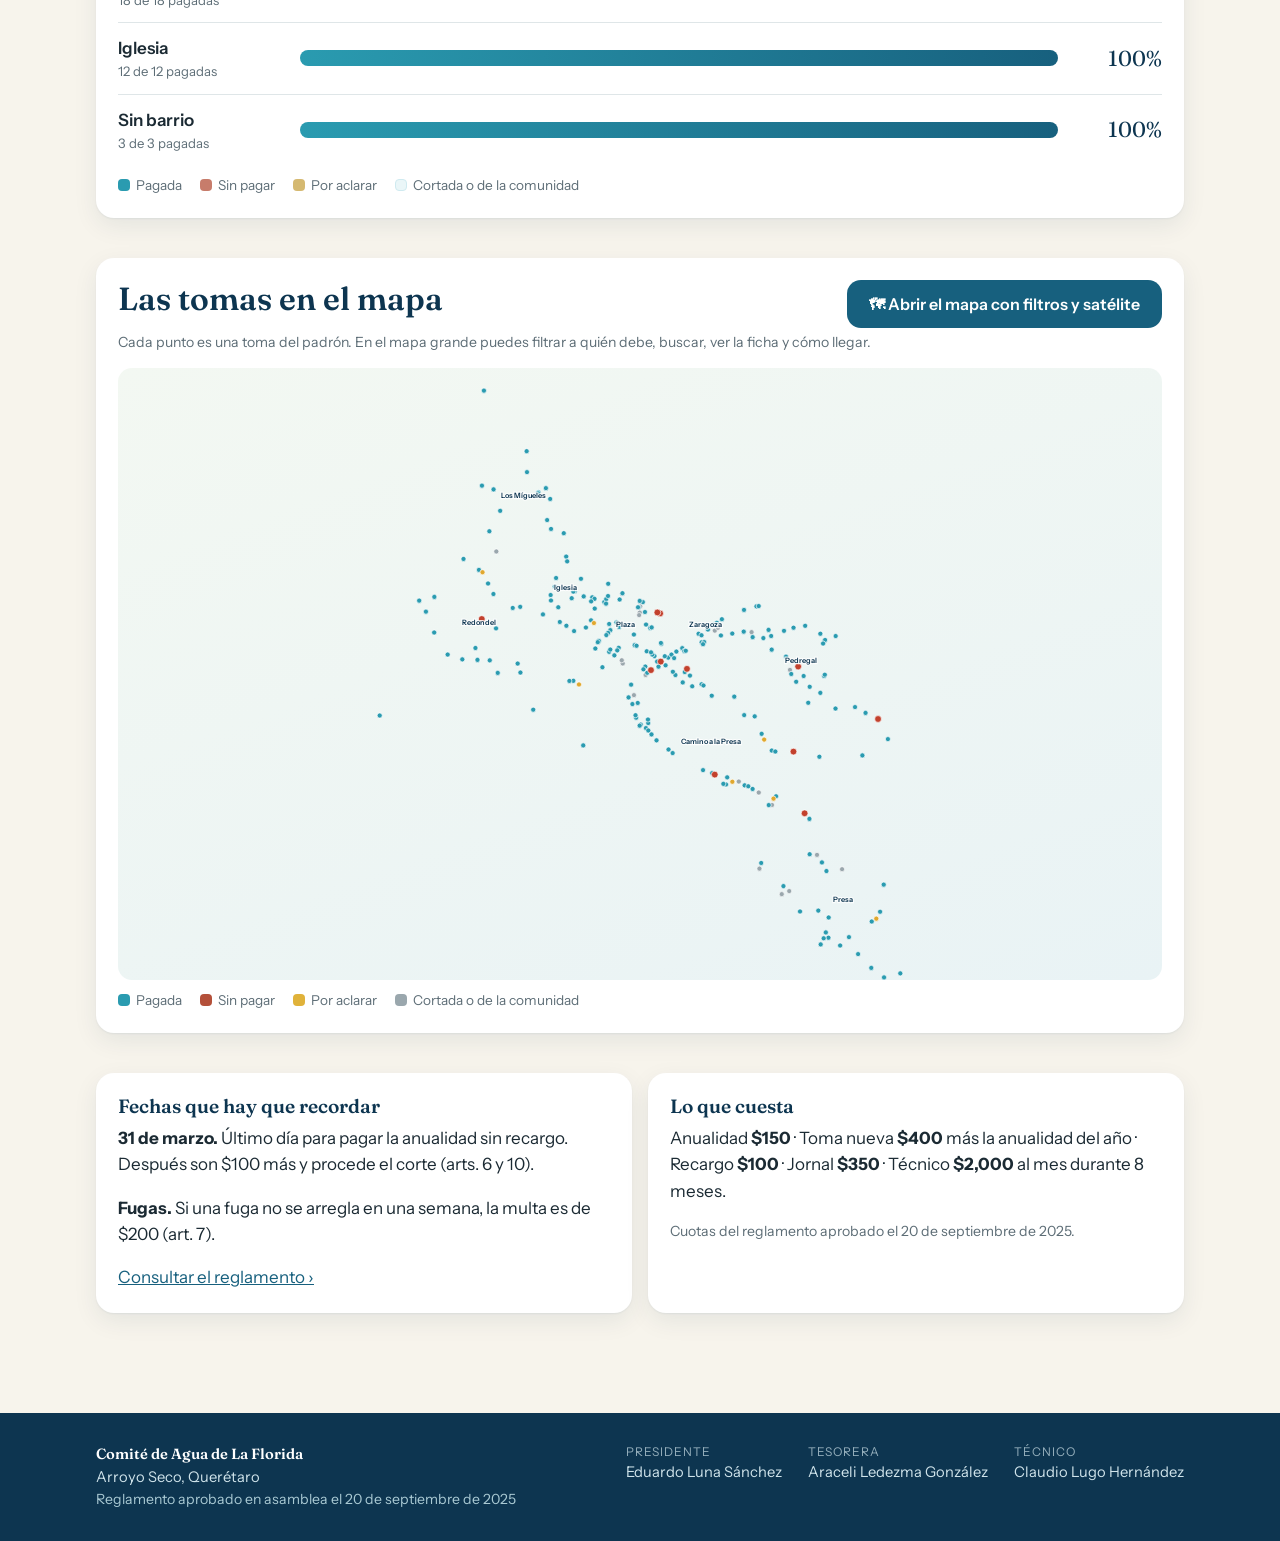
==== commit e6777308: "Enfoque en 2026: sin 2025 en selectores, fichas y pendientes; copia del padrón actualizada tras la l" ====
--- a/index.html
+++ b/index.html
@@ -9,7 +9,7 @@
 <link rel="preconnect" href="https://fonts.googleapis.com">
 <link rel="preconnect" href="https://fonts.gstatic.com" crossorigin>
 <link href="https://fonts.googleapis.com/css2?family=Fraunces:opsz,wght@9..144,500;9..144,600&family=Instrument+Sans:wght@400;600&display=swap" rel="stylesheet">
-<link rel="stylesheet" href="css/estilo.css?v=20261126b">
+<link rel="stylesheet" href="css/estilo.css?v=20261126d">
 </head>
 <body>
 <div class="ola-top">
@@ -112,9 +112,9 @@
   </section>
 </main>
 
-<script src="js/config.js?v=20261126b"></script>
-<script src="js/padron-copia.js?v=20261126b"></script>
-<script src="js/agua.js?v=20261126b"></script>
+<script src="js/config.js?v=20261126d"></script>
+<script src="js/padron-copia.js?v=20261126d"></script>
+<script src="js/agua.js?v=20261126d"></script>
 <script>
 (async function () {
   const A = window.AGUA;
@@ -123,7 +123,7 @@
   const pedido = new URLSearchParams(location.search).get('anio');
   const datos = await A.cargar({ anio: pedido });
   const P = datos.padron, T = P.tot;
-  document.getElementById('anios').innerHTML = P.anios.map((a) => '<a class="chip" aria-pressed="' + (a.anio === P.actual) + '" href="?anio=' + a.anio + '">' + a.anio + '</a>').join('');
+  document.getElementById('anios').innerHTML = P.anios.filter((a) => a.anio >= (window.AGUA_CONFIG.ADEUDO_DESDE || 0)).map((a) => '<a class="chip" aria-pressed="' + (a.anio === P.actual) + '" href="?anio=' + a.anio + '">' + a.anio + '</a>').join('');
   const $ = (id) => document.getElementById(id);
 
   $('et-anio').textContent = 'Anualidad ' + P.actual;
--- a/css/estilo.css
+++ b/css/estilo.css
@@ -389,3 +389,11 @@
   .inf-tabla { font-size: .88rem; }
   .inf-tabla td, .inf-tabla th { padding: 7px 4px; }
 }
+
+.ayuda-busca { display: flex; flex-wrap: wrap; gap: 8px 10px; align-items: center; margin: -4px 0 12px; }
+.ayuda-busca .boton { min-height: 40px; padding: 8px 14px; font-size: .9rem; }
+.ayuda-busca .chico { flex: 1 1 260px; }
+.fila-toma .det i { color: var(--rio); font-style: normal; }
+.confirmar { background: var(--aviso-suave); border: 2px solid var(--aviso); border-radius: 14px; padding: 14px 16px; margin-bottom: 12px; line-height: 1.6; }
+.aviso-recibo { background: var(--debe-suave); color: var(--debe); border-radius: 10px; padding: 8px 12px; font-size: .92rem; }
+.bitacora .mov .quitar { display: inline-block; margin-top: 4px; }
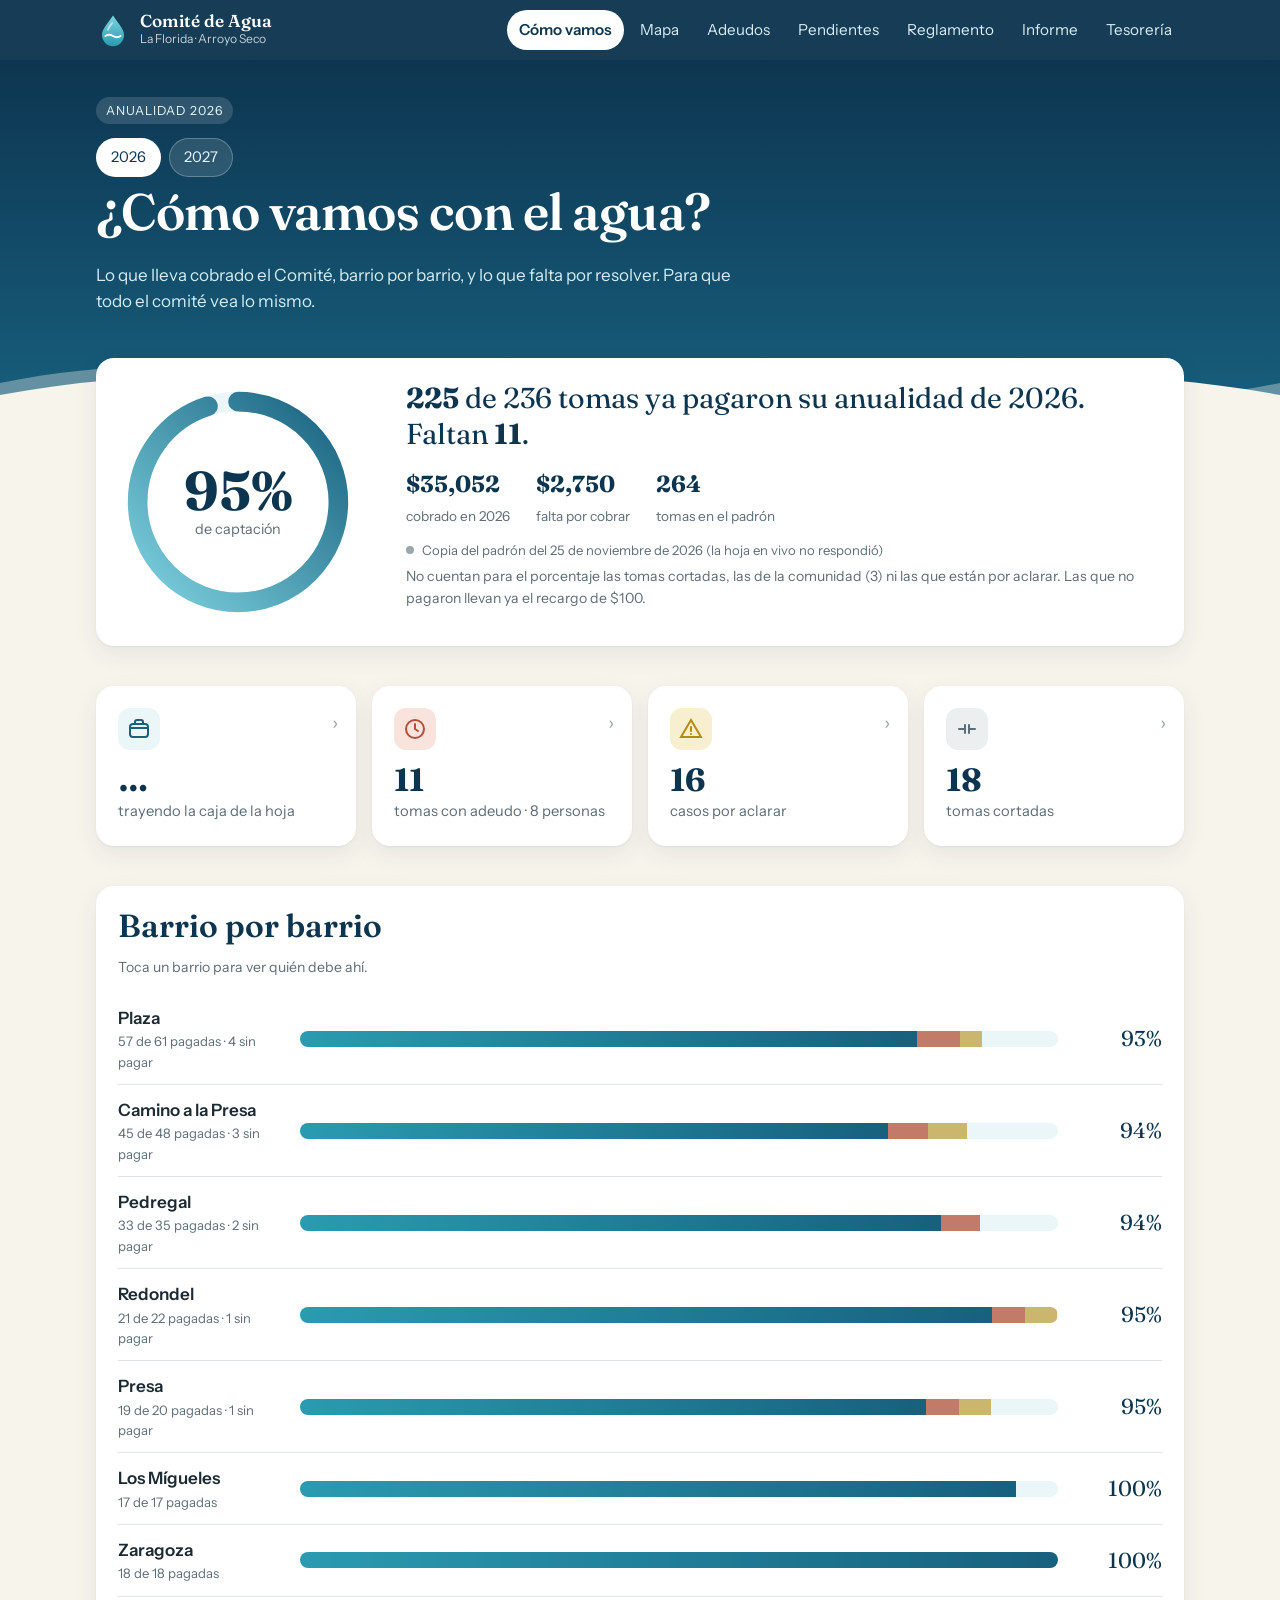
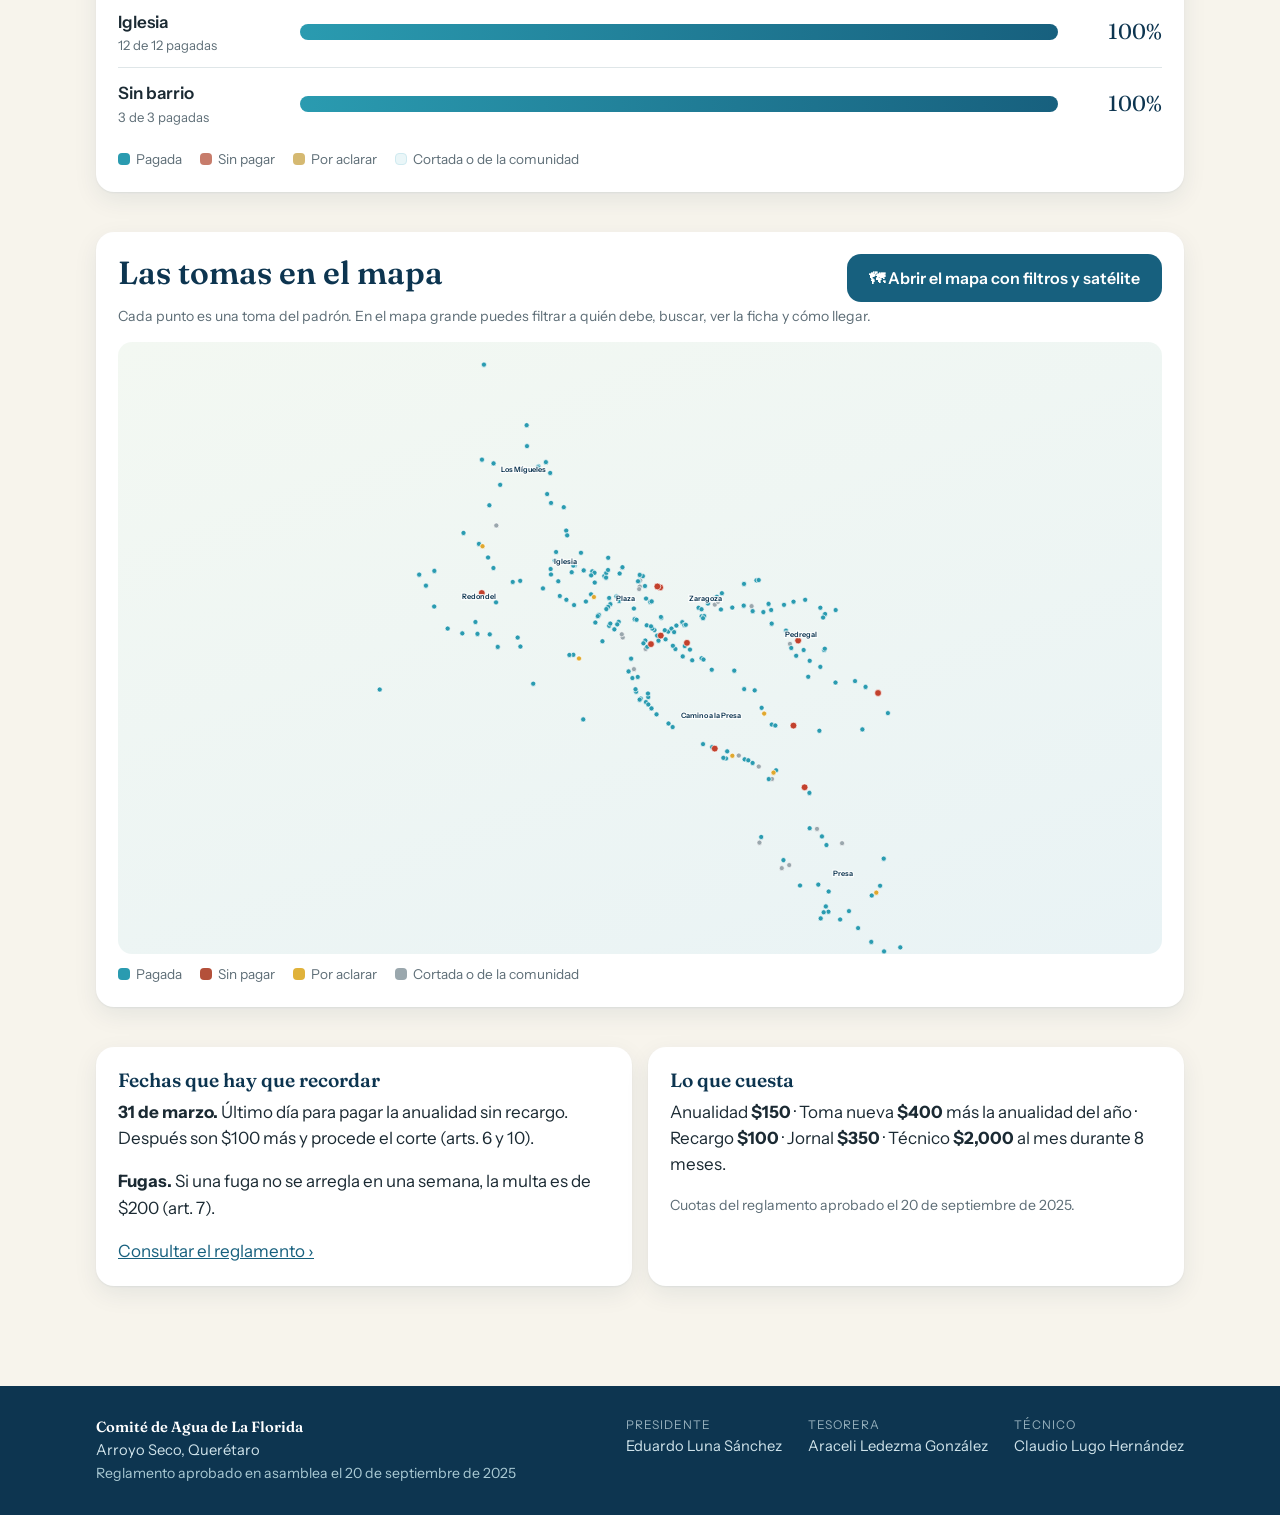
==== commit 7aacf1d1: "Carga rápida: cada página se pinta al instante con lo último guardado en el teléfono y se actualiza " ====
--- a/index.html
+++ b/index.html
@@ -8,8 +8,8 @@
 <link rel="icon" href="assets/gota.svg" type="image/svg+xml">
 <link rel="preconnect" href="https://fonts.googleapis.com">
 <link rel="preconnect" href="https://fonts.gstatic.com" crossorigin>
-<link href="https://fonts.googleapis.com/css2?family=Fraunces:opsz,wght@9..144,500;9..144,600&family=Instrument+Sans:wght@400;600&display=swap" rel="stylesheet">
-<link rel="stylesheet" href="css/estilo.css?v=20261126d">
+<link href="https://fonts.googleapis.com/css2?family=Fraunces:opsz,wght@9..144,500;9..144,600&family=Instrument+Sans:wght@400;600&display=swap" rel="stylesheet" media="print" onload="this.media='all'">
+<link rel="stylesheet" href="css/estilo.css?v=20261126g">
 </head>
 <body>
 <div class="ola-top">
@@ -112,19 +112,30 @@
   </section>
 </main>
 
-<script src="js/config.js?v=20261126d"></script>
-<script src="js/padron-copia.js?v=20261126d"></script>
-<script src="js/agua.js?v=20261126d"></script>
+<script src="js/config.js?v=20261126g"></script>
+<script src="js/padron-copia.js?v=20261126g"></script>
+<script src="js/agua.js?v=20261126g"></script>
 <script>
 (async function () {
   const A = window.AGUA;
   A.pintarMarco('index.html');
   document.getElementById('olas').outerHTML = A.OLAS;
   const pedido = new URLSearchParams(location.search).get('anio');
-  const datos = await A.cargar({ anio: pedido });
+  const $ = (id) => document.getElementById(id);
+  let porToma = {};
+  const datos0 = await A.cargar({ anio: pedido, alLlegar: (nuevo, cambio) => cambio ? pintar(nuevo) : aviso(nuevo) });
+  pintar(datos0);
+
+  function aviso(datos) {
+    const P = datos.padron, T = P.tot;
+    $('fuente').innerHTML = A.avisoFuente(datos) +
+      '<p class="chico" style="margin-top:6px">No cuentan para el porcentaje las tomas cortadas, las de la comunidad (' + T.exenta + ') ni las que están por aclarar.' +
+      (P.vencio ? ' Las que no pagaron llevan ya el recargo de $100.' : '') + '</p>';
+  }
+
+  function pintar(datos) {
   const P = datos.padron, T = P.tot;
   document.getElementById('anios').innerHTML = P.anios.filter((a) => a.anio >= (window.AGUA_CONFIG.ADEUDO_DESDE || 0)).map((a) => '<a class="chip" aria-pressed="' + (a.anio === P.actual) + '" href="?anio=' + a.anio + '">' + a.anio + '</a>').join('');
-  const $ = (id) => document.getElementById(id);
 
   $('et-anio').textContent = 'Anualidad ' + P.actual;
   $('pct').textContent = T.pct + '%';
@@ -135,13 +146,11 @@
   $('c-cobrado-l').textContent = 'cobrado en ' + P.actual;
   $('c-falta').textContent = A.pesos(T.porCobrar);
   $('c-tomas').textContent = P.tomas.length;
-  $('fuente').innerHTML = A.avisoFuente(datos) +
-    '<p class="chico" style="margin-top:6px">No cuentan para el porcentaje las tomas cortadas, las de la comunidad (' + T.exenta + ') ni las que están por aclarar.' +
-    (P.vencio ? ' Las que no pagaron llevan ya el recargo de $100.' : '') + '</p>';
+  aviso(datos);
 
   const caja = A.cuentasDeCaja(P, datos.caja);
-  $('d-caja').textContent = A.pesos(caja.saldo);
-  $('d-caja-l').textContent = caja.corte ? 'en caja' : 'cobrado en cuotas (falta que la tesorera cuente la caja)';
+  $('d-caja').textContent = datos.caja ? A.pesos(caja.saldo) : '…';
+  $('d-caja-l').textContent = !datos.caja ? 'trayendo la caja de la hoja' : caja.corte ? 'en caja' : 'cobrado en cuotas (falta que la tesorera cuente la caja)';
   $('d-debe').textContent = T.conAdeudo;
   $('d-debe-l').textContent = (T.conAdeudo === 1 ? 'toma con adeudo' : 'tomas con adeudo') + ' · ' + P.deudores.length + ' personas';
   $('d-pend').textContent = T.aclarar + T.parcial + P.sueltos.length;
@@ -177,10 +186,12 @@
     svg += '<text class="rot" x="' + px(cx).toFixed(0) + '" y="' + (py(cy) - 14).toFixed(0) + '" text-anchor="middle">' + A.esc(b.nombre) + '</text>';
   });
   svg += '</svg>';
-  const caja2 = $('mapa');
-  caja2.insertAdjacentHTML('afterbegin', svg);
-  const globo = $('globo');
-  const porToma = Object.fromEntries(P.tomas.map((t) => [t.toma, t]));
+  const viejo = $('mapa').querySelector('svg'); if (viejo) viejo.remove();
+  $('mapa').insertAdjacentHTML('afterbegin', svg);
+  porToma = Object.fromEntries(P.tomas.map((t) => [t.toma, t]));
+  }
+
+  const caja2 = $('mapa'), globo = $('globo');
   const textoEstado = { pagada: 'pagada', parcial: 'pagó una parte', debe: 'sin pagar', aclarar: 'por aclarar', cortada: 'cortada', exenta: 'de la comunidad', baja: 'dada de baja' };
   const mostrar = (ev) => {
     const c = ev.target.closest('.punto');
--- a/css/estilo.css
+++ b/css/estilo.css
@@ -397,3 +397,50 @@
 .confirmar { background: var(--aviso-suave); border: 2px solid var(--aviso); border-radius: 14px; padding: 14px 16px; margin-bottom: 12px; line-height: 1.6; }
 .aviso-recibo { background: var(--debe-suave); color: var(--debe); border-radius: 10px; padding: 8px 12px; font-size: .92rem; }
 .bitacora .mov .quitar { display: inline-block; margin-top: 4px; }
+
+/* ---------- Tesorería: inicio con dos botones ---------- */
+.grandes { display: grid; grid-template-columns: 1fr 1fr; gap: 14px; margin-bottom: 14px; }
+@media (max-width: 560px) { .grandes { grid-template-columns: 1fr; } }
+.grande { display: flex; flex-direction: column; align-items: center; justify-content: center; gap: 4px; min-height: 150px; border: 0; border-radius: 22px;
+  background: linear-gradient(160deg, var(--turquesa), var(--rio)); color: #fff; font: inherit; cursor: pointer; box-shadow: var(--sombra); padding: 18px; text-align: center; }
+.grande + .grande { background: linear-gradient(160deg, #3e7f5b, var(--bien)); }
+.grande:active { transform: scale(.98); }
+.grande span { font-size: 2.6rem; line-height: 1; }
+.grande b { font-family: var(--serif); font-size: 1.6rem; font-weight: 600; }
+.grande small { font-size: .92rem; opacity: .9; }
+details.mas summary { cursor: pointer; font-weight: 600; color: var(--hondo); list-style: none; }
+details.mas summary::before { content: '＋ '; }
+details.mas[open] summary::before { content: '－ '; }
+.mas-lista { display: grid; gap: 8px; margin-top: 12px; }
+.mas-lista button { text-align: left; font: inherit; background: var(--espuma); border: 0; border-radius: 12px; padding: 13px 14px; cursor: pointer; color: var(--tinta); }
+.mas-lista button:hover { background: var(--claro); }
+.volver { margin: -50px 0 14px; position: relative; z-index: 3; }
+@media (max-width: 700px) { .volver { margin-top: -54px; } }
+.nota-caja { flex-basis: 100%; margin-top: 6px; font-size: .88rem; color: #fff; opacity: .9; }
+
+/* ---------- Cobrar: la cuenta de la persona ---------- */
+.cuenta-cab h3 { margin: 0 0 2px; font-size: 1.4rem; }
+.cuenta-cab { margin-bottom: 12px; }
+.cuenta-toma { border: 2px solid var(--linea); border-radius: 14px; padding: 10px 12px; margin-bottom: 10px; background: #fff; }
+.cuenta-toma-cab { margin-bottom: 6px; }
+.cuenta-toma-cab .quitar { float: right; }
+.cuenta-item { display: flex; align-items: center; gap: 10px; padding: 8px 4px; border-top: 1px solid var(--linea); cursor: pointer; }
+.cuenta-item input { width: 22px; height: 22px; accent-color: var(--rio); flex: none; }
+.cuenta-item span { flex: 1; }
+.cuenta-item b { font-family: var(--serif); }
+.cuenta-item.sub { padding-left: 30px; font-size: .92rem; color: var(--gris); }
+.al-corriente { color: var(--bien); margin: 4px 0; }
+.cuenta-mas { margin: 4px 0 12px; }
+.cuenta-total { display: flex; justify-content: space-between; align-items: baseline; background: var(--hondo); color: #fff; border-radius: 14px; padding: 14px 18px; margin-bottom: 14px; }
+.cuenta-total b { font-family: var(--serif); font-size: 2rem; }
+.aviso-guardado { background: var(--bien-suave); color: #1f5e3d; border-radius: 12px; padding: 12px 14px; margin-bottom: 12px; font-size: 1rem; }
+.hoy { margin-top: 16px; }
+.hoy .que a { font-size: .85rem; }
+.cola-banda { background: var(--aviso-suave); border: 1px solid var(--aviso); color: #6b4f00; border-radius: 12px; padding: 10px 14px; margin: 0 0 12px; display: flex; flex-wrap: wrap; gap: 8px 14px; align-items: center; font-size: .95rem; }
+.cola-banda.mal { background: var(--debe-suave); border-color: var(--debe); color: var(--debe); }
+.cola-banda button { margin-left: auto; }
+.buscar { scroll-margin-top: 80px; }
+#adentro input, #adentro textarea, #adentro select { scroll-margin-top: 90px; scroll-margin-bottom: 120px; }
+@media (max-width: 700px) { .resultados { max-height: 46vh; } }
+.aviso-fuente.buscando i { background: var(--turquesa); animation: latido 1s ease-in-out infinite; }
+@keyframes latido { 50% { opacity: .25; transform: scale(.7); } }
